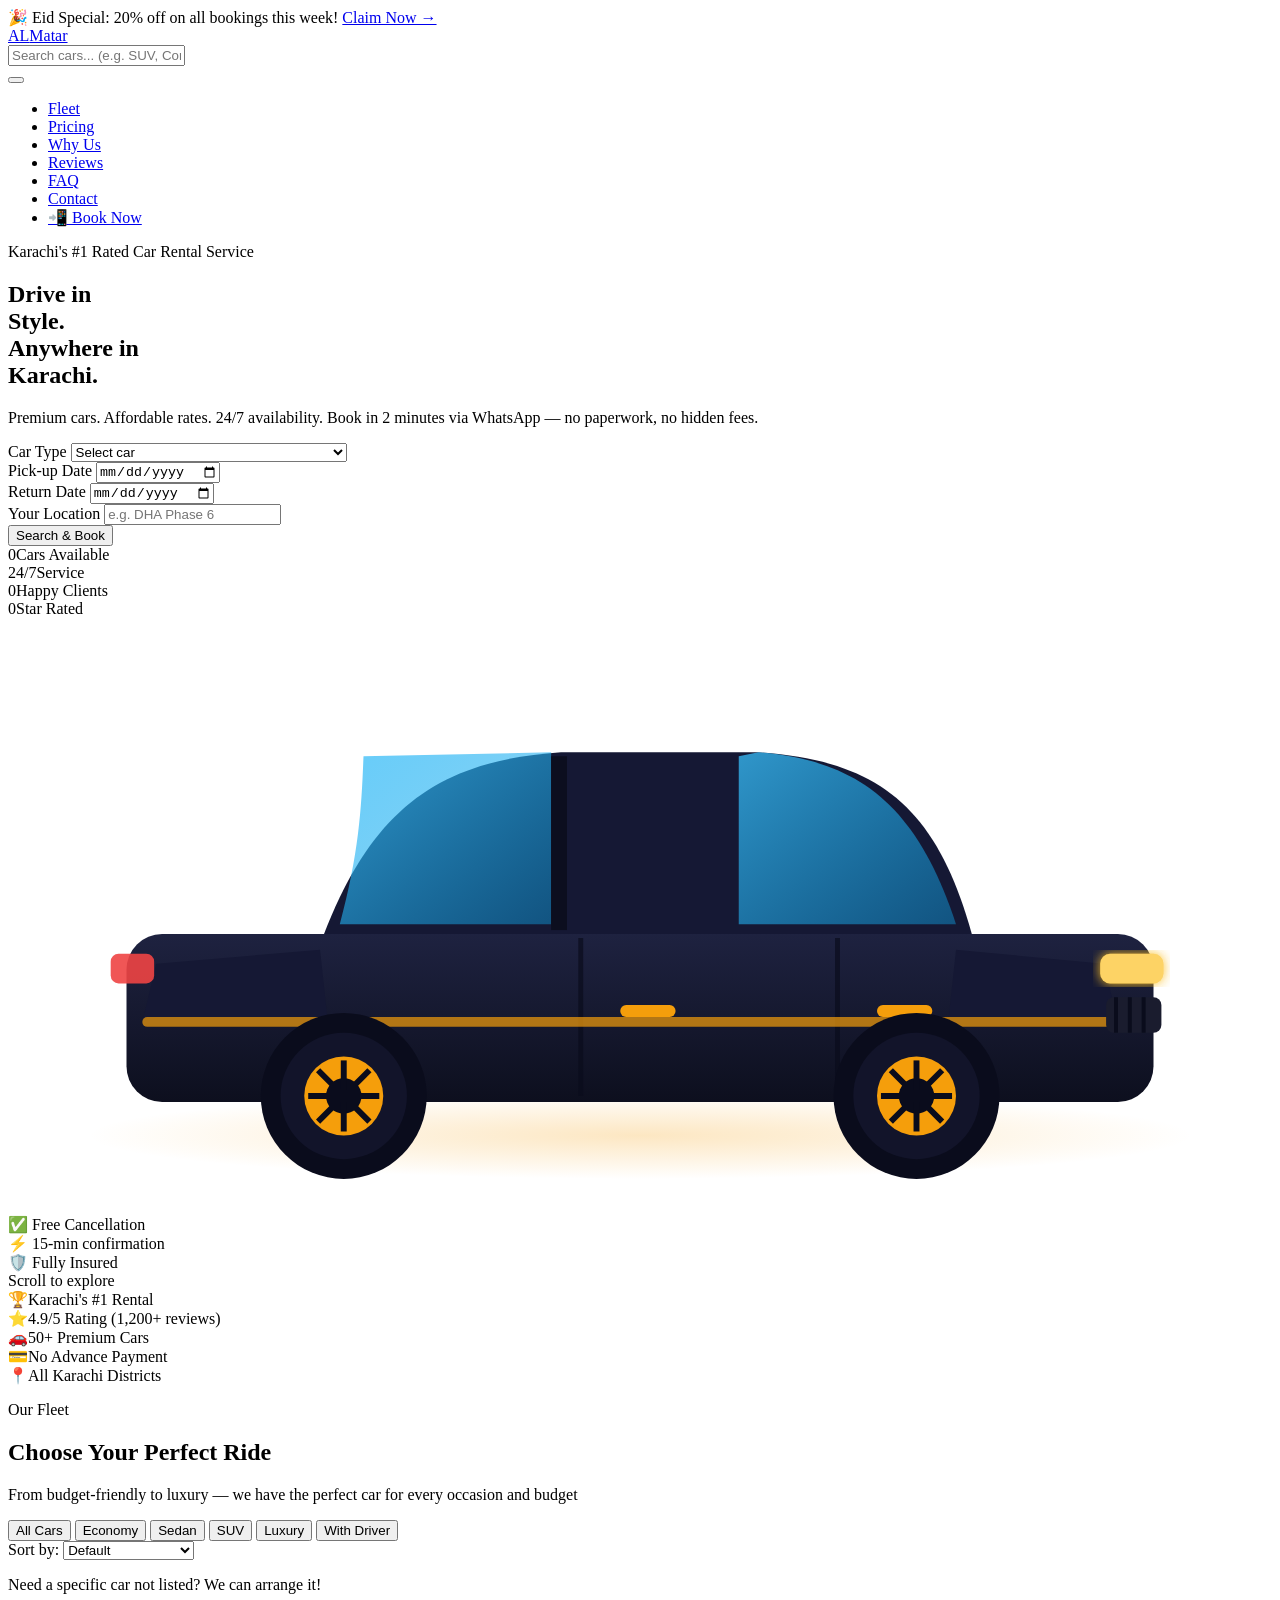
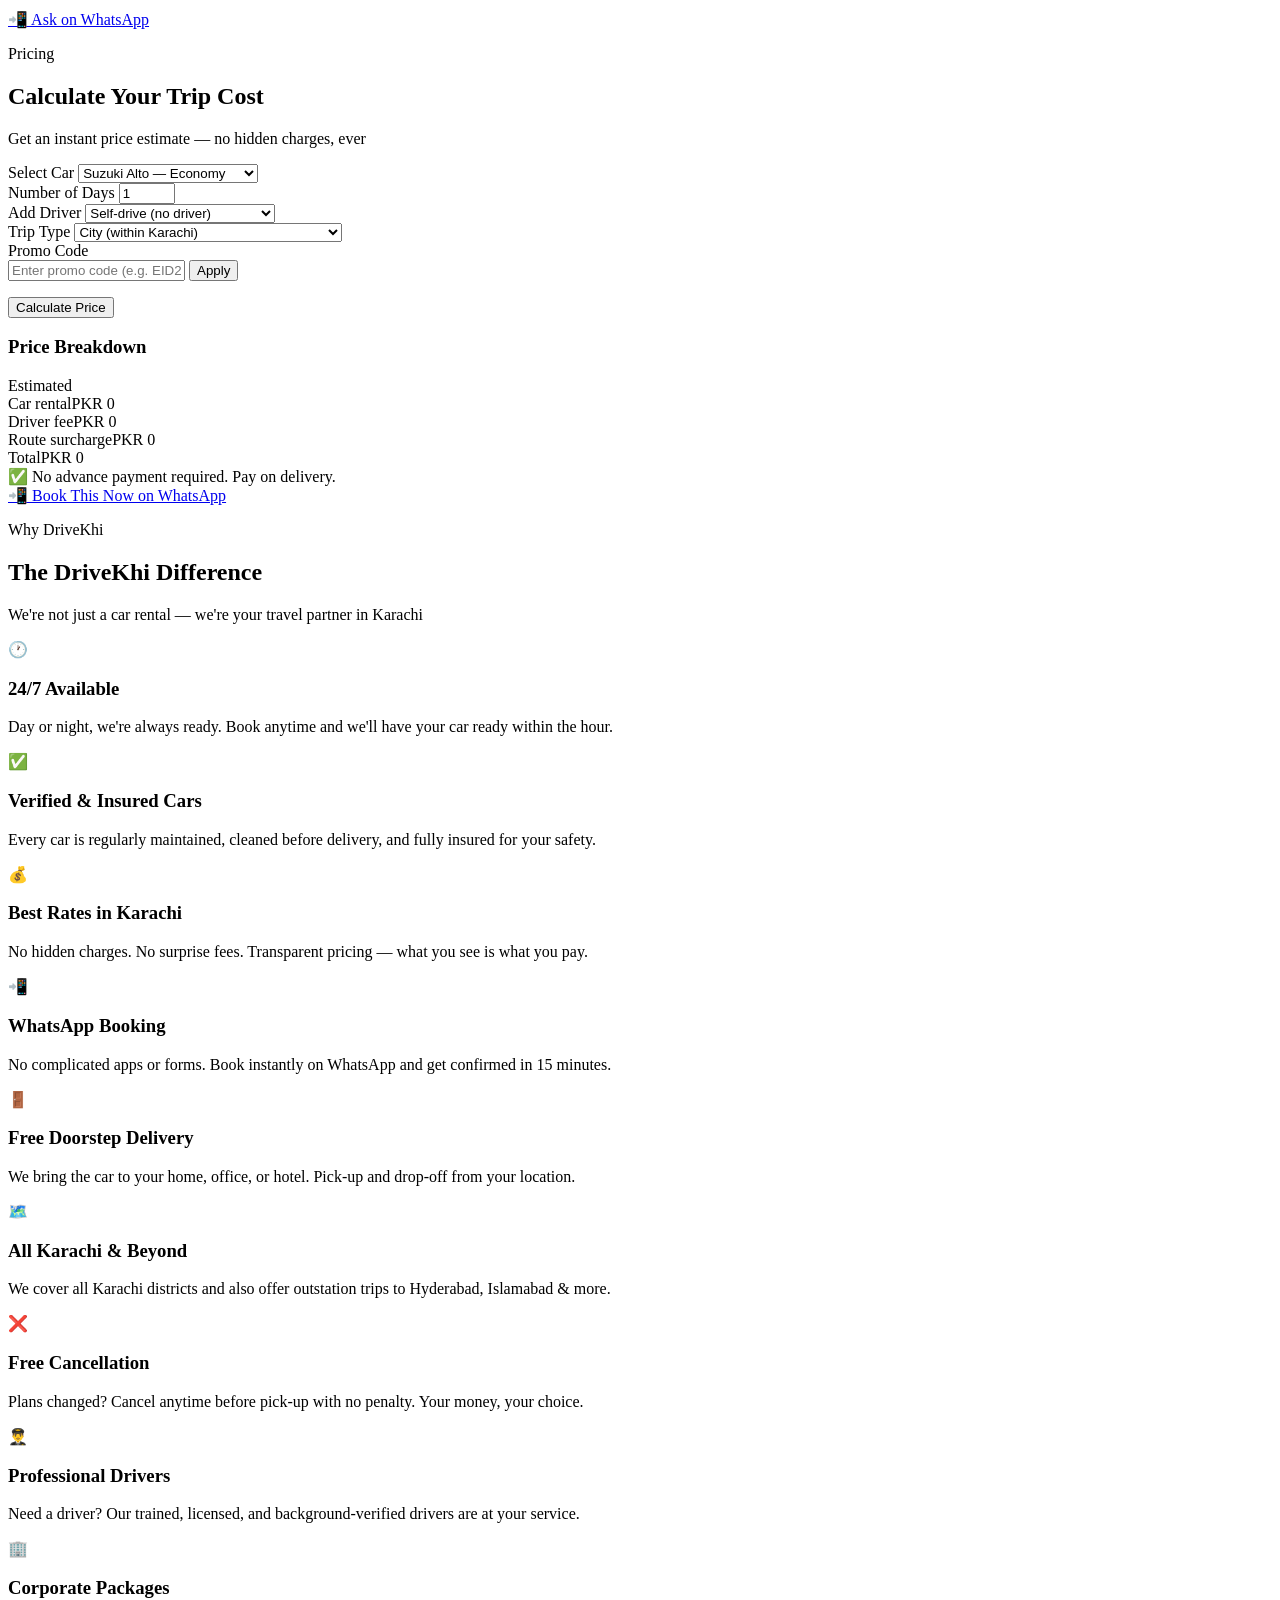
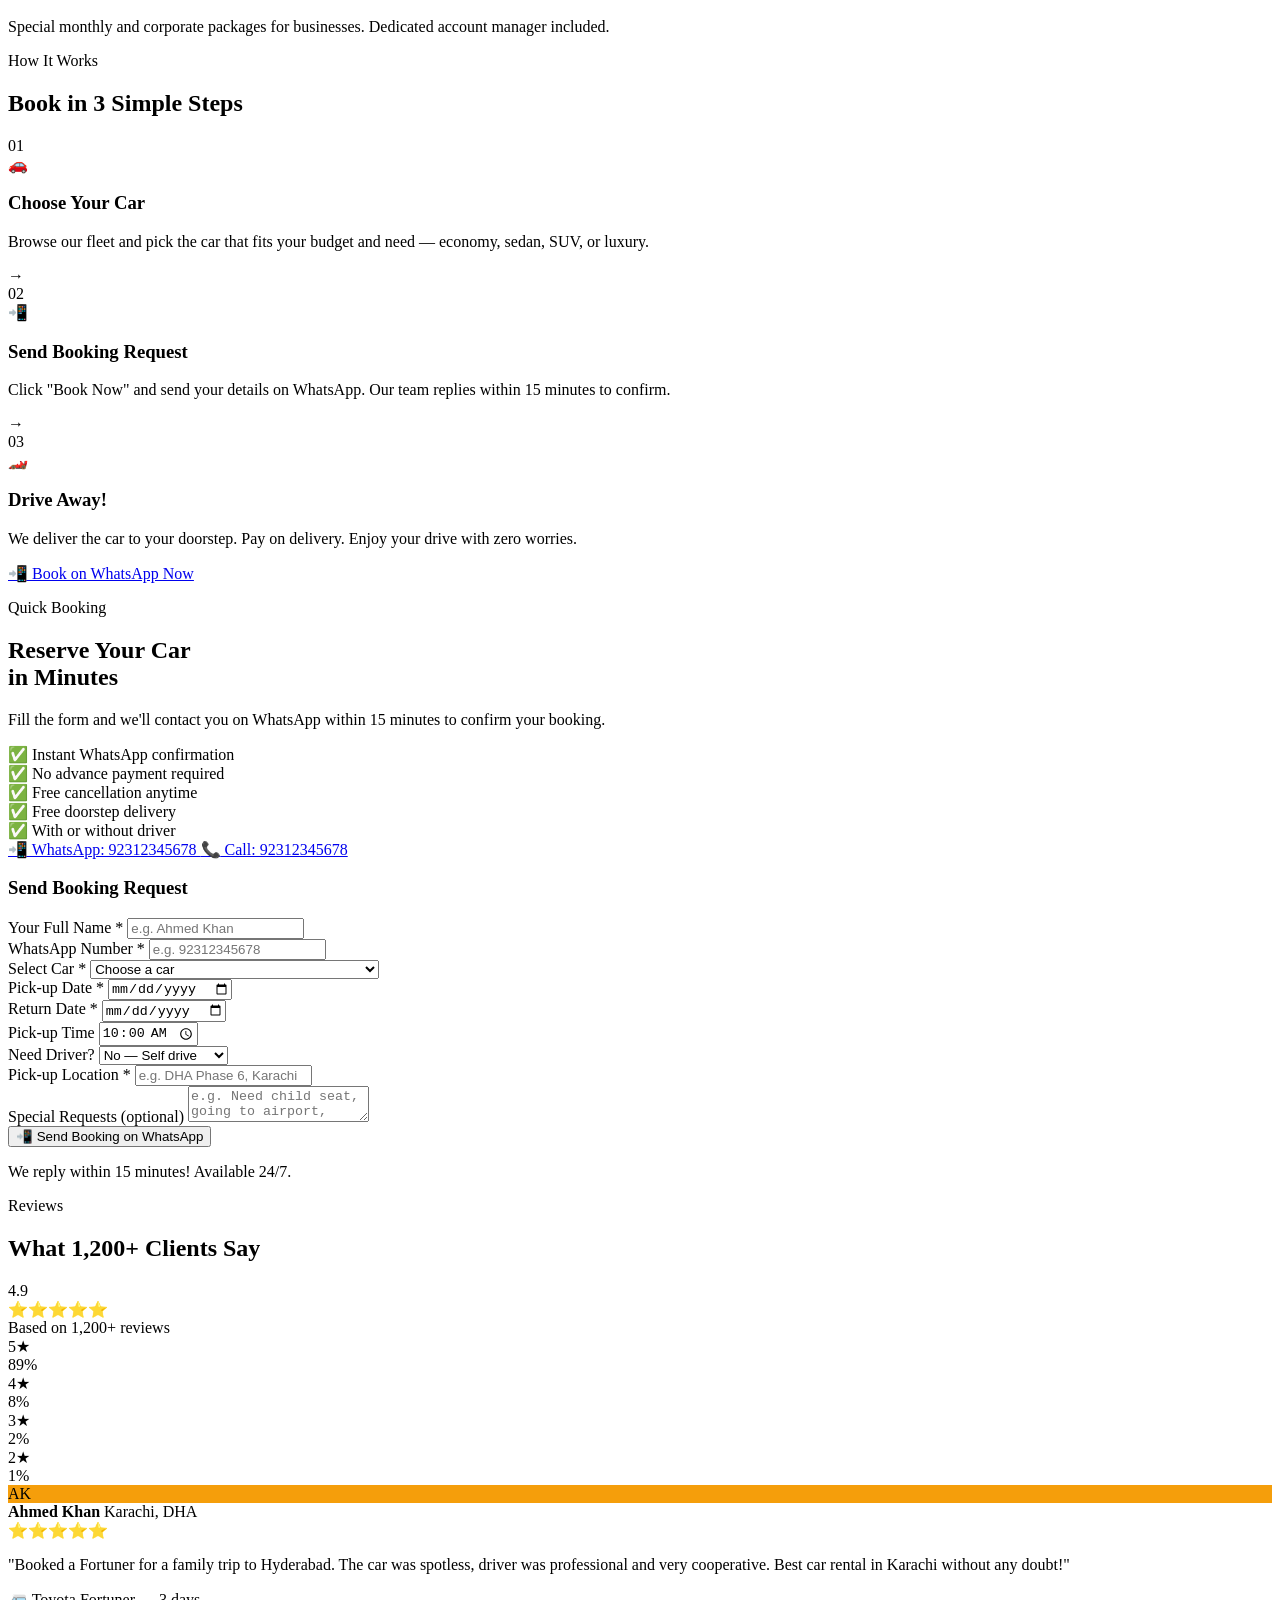
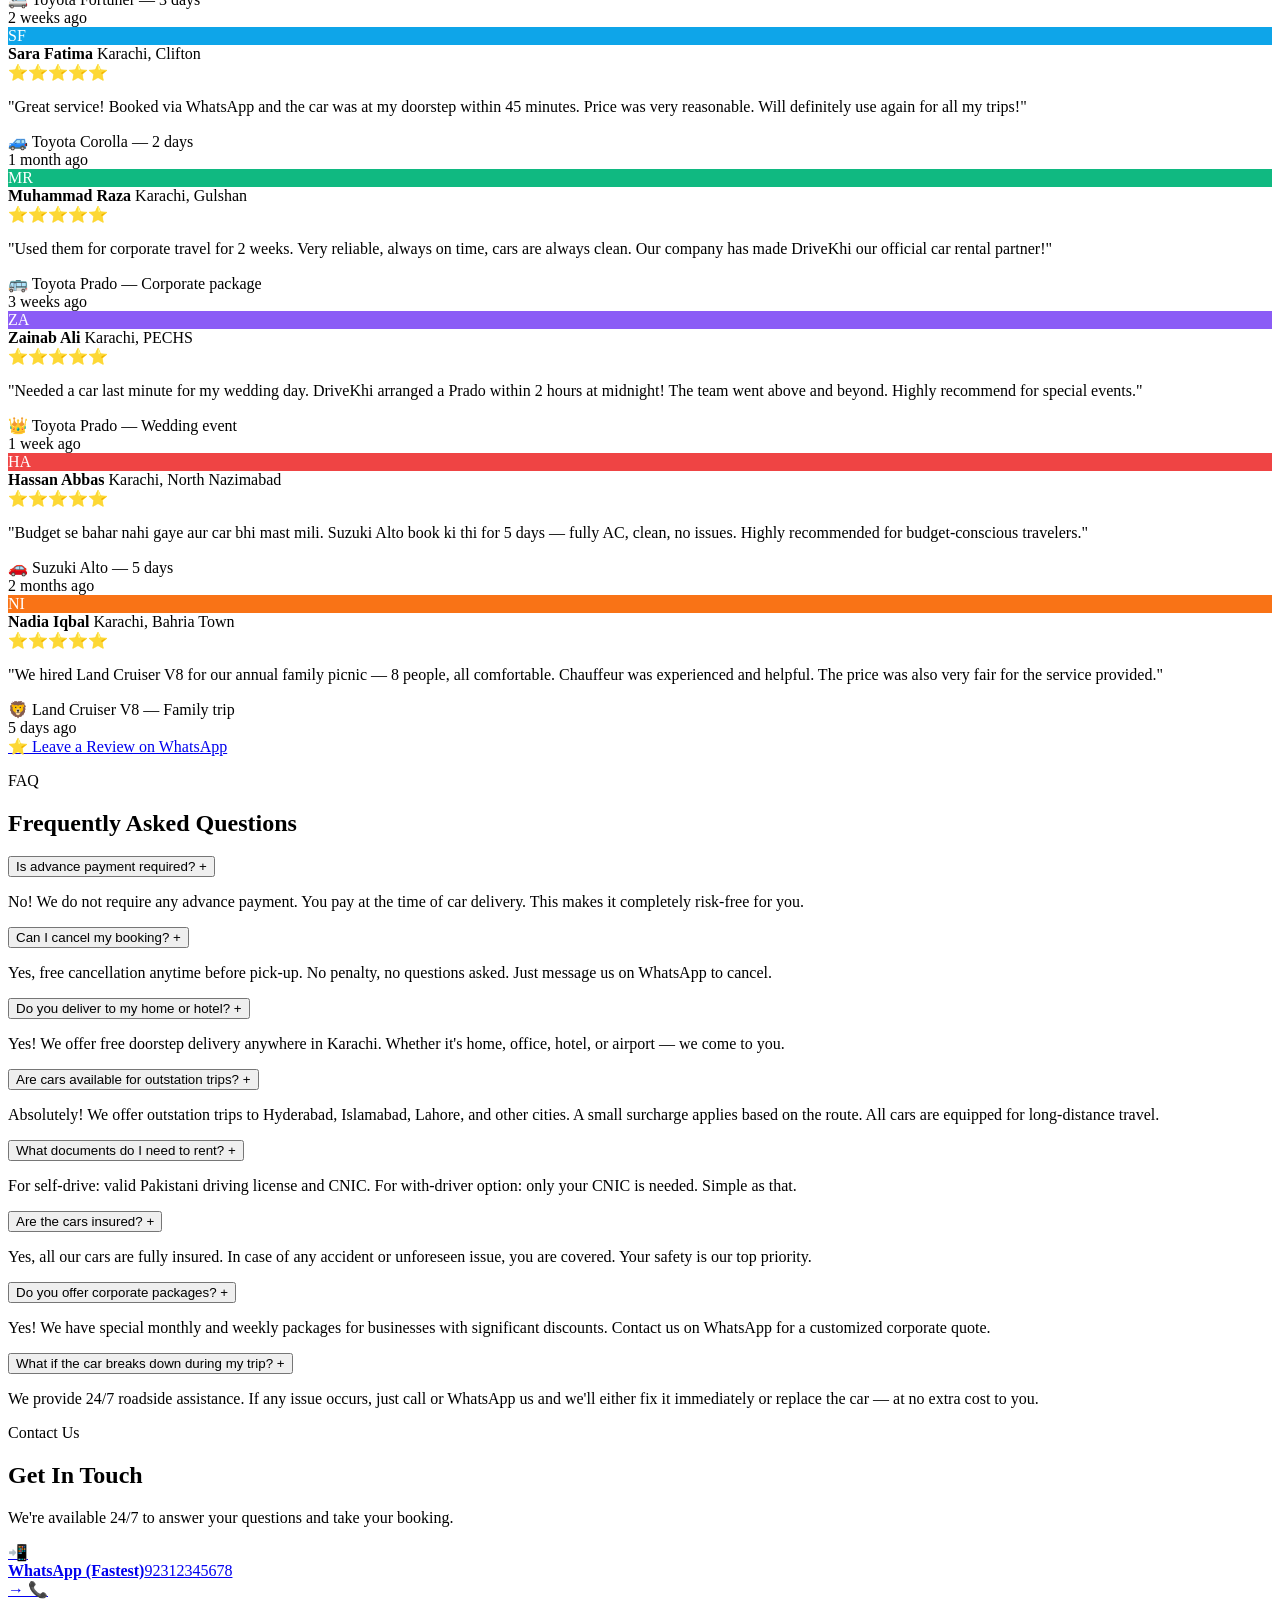
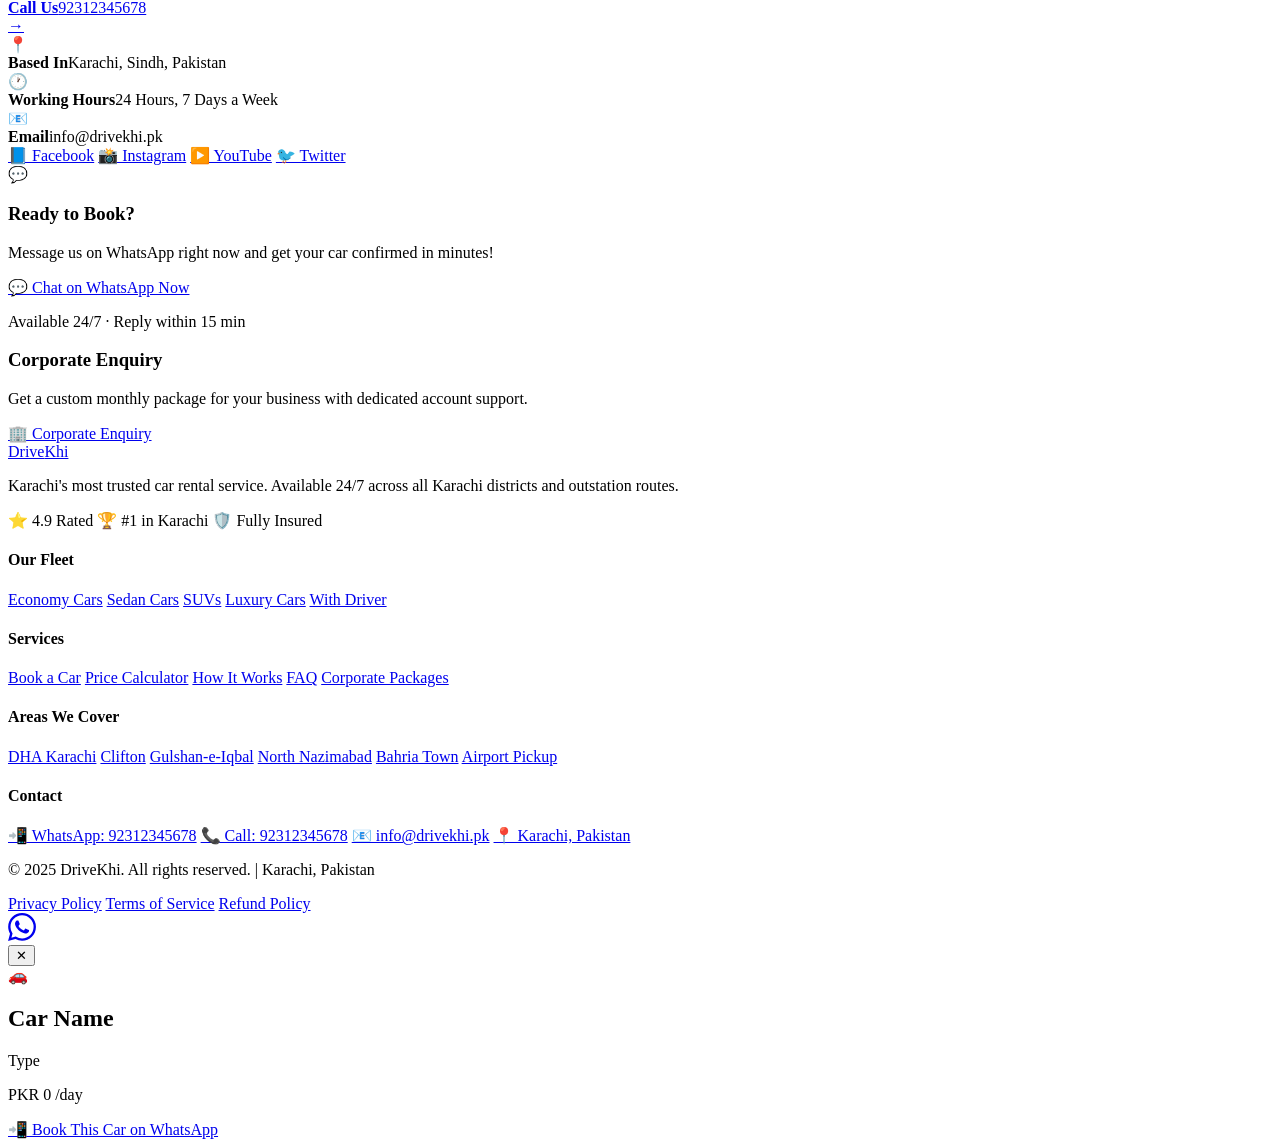
==== index.html @ df5ac01a "Add files via upload" ====
<!DOCTYPE html>
<html lang="en">
<head>
  <meta charset="UTF-8" />
  <meta name="viewport" content="width=device-width, initial-scale=1.0" />
  <title>DriveKhi — Premium Car Rental Karachi</title>
  <meta name="description" content="Karachi's #1 car rental. Book economy, sedan, SUV or luxury cars instantly via WhatsApp. 24/7 service, best rates, free cancellation." />
  <link rel="preconnect" href="https://fonts.googleapis.com">
  <link rel="preconnect" href="https://fonts.gstatic.com" crossorigin>
  <link href="https://fonts.googleapis.com/css2?family=Bebas+Neue&family=Plus+Jakarta+Sans:wght@300;400;500;600;700;800&display=swap" rel="stylesheet">
  <link rel="stylesheet" href="css/style.css">
</head>
<body>

<!-- ANNOUNCEMENT BAR -->
<div class="announce-bar">
  <span>🎉 Eid Special: 20% off on all bookings this week!</span>
  <a href="https://wa.me/92312345678?text=Eid discount book karna hai" target="_blank">Claim Now →</a>
</div>

<!-- NAV -->
<nav class="nav" id="navbar">
  <div class="nav__inner">
    <a href="#" class="nav__logo">AL<span>Matar</span></a>

    <div class="nav__search">
      <i class="icon-search"></i>
      <input type="text" id="navSearch" placeholder="Search cars... (e.g. SUV, Corolla)" autocomplete="off" />
      <div class="nav__search-results" id="navSearchResults"></div>
    </div>

    <button class="nav__toggle" id="navToggle" aria-label="Toggle menu">
      <span></span><span></span><span></span>
    </button>

    <ul class="nav__links" id="navMenu">
      <li><a href="#fleet">Fleet</a></li>
      <li><a href="#calculator">Pricing</a></li>
      <li><a href="#why">Why Us</a></li>
      <li><a href="#reviews">Reviews</a></li>
      <li><a href="#faq">FAQ</a></li>
      <li><a href="#contact">Contact</a></li>
      <li><a href="https://wa.me/92312345678" class="nav__cta" target="_blank">📲 Book Now</a></li>
    </ul>
  </div>
</nav>

<main>

<!-- HERO -->
<section class="hero" id="home">
  <div class="hero__bg">
    <div class="hero__grid"></div>
    <div class="hero__glow hero__glow--1"></div>
    <div class="hero__glow hero__glow--2"></div>
  </div>
  <div class="hero__content" data-animate>
    <div class="hero__badge">
      <span class="badge-dot"></span>
      Karachi's #1 Rated Car Rental Service
    </div>
    <h1 class="hero__title">
      Drive in<br><span class="hero__accent">Style.</span><br>Anywhere in<br>Karachi.
    </h1>
    <p class="hero__sub">Premium cars. Affordable rates. 24/7 availability. Book in 2 minutes via WhatsApp — no paperwork, no hidden fees.</p>

    <!-- QUICK BOOKING BAR -->
    <div class="quick-book" data-animate>
      <div class="quick-book__field">
        <label>Car Type</label>
        <select id="qbCar">
          <option value="">Select car</option>
          <option>Economy (Suzuki Alto) — PKR 3,000/day</option>
          <option>Sedan (Toyota Corolla) — PKR 5,500/day</option>
          <option>Sedan (Honda Civic) — PKR 7,000/day</option>
          <option>Sedan (Honda City) — PKR 6,000/day</option>
          <option>SUV (Hyundai Tucson) — PKR 10,000/day</option>
          <option>SUV (Toyota Fortuner) — PKR 12,000/day</option>
          <option>Luxury (Toyota Prado) — PKR 18,000/day</option>
          <option>Luxury (Land Cruiser) — PKR 25,000/day</option>
        </select>
      </div>
      <div class="quick-book__field">
        <label>Pick-up Date</label>
        <input type="date" id="qbPickup" />
      </div>
      <div class="quick-book__field">
        <label>Return Date</label>
        <input type="date" id="qbReturn" />
      </div>
      <div class="quick-book__field">
        <label>Your Location</label>
        <input type="text" id="qbLocation" placeholder="e.g. DHA Phase 6" />
      </div>
      <button href="car.html" target="_blank" class="btn btn--primary quick-book__btn" id="qbBtn">
        Search &amp; Book 
      </button>
    </div>

    <div class="hero__stats" data-animate>
      <div class="stat"><span class="stat__num" data-count="50">0</span><span class="stat__label">Cars Available</span></div>
      <div class="stat__divider"></div>
      <div class="stat"><span class="stat__num">24/7</span><span class="stat__label">Service</span></div>
      <div class="stat__divider"></div>
      <div class="stat"><span class="stat__num" data-count="1200">0</span><span class="stat__label">Happy Clients</span></div>
      <div class="stat__divider"></div>
      <div class="stat"><span class="stat__num" data-count="5">0</span><span class="stat__label">Star Rated</span></div>
    </div>
  </div>

  <div class="hero__visual" data-animate>
    <div class="hero__car-wrapper">
      <svg viewBox="0 0 640 300" xmlns="http://www.w3.org/2000/svg" class="car-svg" aria-label="DriveKhi premium car illustration">
        <defs>
          <radialGradient id="shadowGrad" cx="50%" cy="50%" r="50%">
            <stop offset="0%" stop-color="#f59e0b" stop-opacity="0.25"/>
            <stop offset="100%" stop-color="#f59e0b" stop-opacity="0"/>
          </radialGradient>
          <linearGradient id="bodyGrad" x1="0%" y1="0%" x2="0%" y2="100%">
            <stop offset="0%" stop-color="#1e2240"/>
            <stop offset="100%" stop-color="#0d0f1e"/>
          </linearGradient>
          <linearGradient id="glassGrad" x1="0%" y1="0%" x2="100%" y2="100%">
            <stop offset="0%" stop-color="#38bdf8" stop-opacity="0.9"/>
            <stop offset="100%" stop-color="#0ea5e9" stop-opacity="0.5"/>
          </linearGradient>
          <filter id="glow">
            <feGaussianBlur stdDeviation="3" result="coloredBlur"/>
            <feMerge><feMergeNode in="coloredBlur"/><feMergeNode in="SourceGraphic"/></feMerge>
          </filter>
        </defs>
        <!-- Shadow -->
        <ellipse cx="320" cy="262" rx="280" ry="22" fill="url(#shadowGrad)"/>
        <!-- Body -->
        <rect x="60" y="160" width="520" height="85" rx="18" fill="url(#bodyGrad)"/>
        <!-- Roof/cabin -->
        <path d="M160 160 C185 95 220 72 280 68 L380 68 C440 72 470 95 488 160 Z" fill="#151834"/>
        <!-- Windshield front -->
        <path d="M370 70 L380 68 C430 72 460 94 480 155 L370 155 Z" fill="url(#glassGrad)" opacity="0.85"/>
        <!-- Windshield rear -->
        <path d="M180 70 L275 68 L275 155 L168 155 C178 118 179 95 180 70 Z" fill="url(#glassGrad)" opacity="0.85"/>
        <!-- Center pillar -->
        <rect x="275" y="70" width="8" height="88" fill="#0c0e1f"/>
        <!-- Hood extension -->
        <path d="M480 168 L555 175 L562 205 L476 205 Z" fill="#151834"/>
        <!-- Trunk extension -->
        <path d="M158 168 L75 175 L68 205 L162 205 Z" fill="#151834"/>
        <!-- Door panels -->
        <line x1="290" y1="162" x2="290" y2="242" stroke="#0a0c1c" stroke-width="2.5" opacity="0.7"/>
        <line x1="420" y1="162" x2="420" y2="242" stroke="#0a0c1c" stroke-width="2.5" opacity="0.7"/>
        <!-- Door handles -->
        <rect x="310" y="196" width="28" height="6" rx="3" fill="#f59e0b"/>
        <rect x="440" y="196" width="28" height="6" rx="3" fill="#f59e0b"/>
        <!-- Accent stripe -->
        <rect x="68" y="202" width="514" height="5" rx="2.5" fill="#f59e0b" opacity="0.7"/>
        <!-- Headlights -->
        <rect x="553" y="170" width="32" height="15" rx="5" fill="#fbbf24" filter="url(#glow)"/>
        <rect x="553" y="170" width="32" height="15" rx="5" fill="white" opacity="0.3"/>
        <!-- Tail lights -->
        <rect x="52" y="170" width="22" height="15" rx="4" fill="#ef4444" opacity="0.9"/>
        <!-- Grill -->
        <rect x="556" y="192" width="28" height="18" rx="4" fill="#1a1c2e"/>
        <line x1="561" y1="192" x2="561" y2="210" stroke="#0a0c1c" stroke-width="2"/>
        <line x1="568" y1="192" x2="568" y2="210" stroke="#0a0c1c" stroke-width="2"/>
        <line x1="575" y1="192" x2="575" y2="210" stroke="#0a0c1c" stroke-width="2"/>
        <!-- Wheels -->
        <circle cx="170" cy="242" r="42" fill="#0a0c1c"/>
        <circle cx="170" cy="242" r="32" fill="#12142a"/>
        <circle cx="170" cy="242" r="20" fill="#f59e0b"/>
        <circle cx="170" cy="242" r="9" fill="#0a0c1c"/>
        <!-- Wheel spokes -->
        <line x1="170" y1="224" x2="170" y2="260" stroke="#0a0c1c" stroke-width="3"/>
        <line x1="152" y1="242" x2="188" y2="242" stroke="#0a0c1c" stroke-width="3"/>
        <line x1="157" y1="229" x2="183" y2="255" stroke="#0a0c1c" stroke-width="3"/>
        <line x1="183" y1="229" x2="157" y2="255" stroke="#0a0c1c" stroke-width="3"/>
        <circle cx="460" cy="242" r="42" fill="#0a0c1c"/>
        <circle cx="460" cy="242" r="32" fill="#12142a"/>
        <circle cx="460" cy="242" r="20" fill="#f59e0b"/>
        <circle cx="460" cy="242" r="9" fill="#0a0c1c"/>
        <line x1="460" y1="224" x2="460" y2="260" stroke="#0a0c1c" stroke-width="3"/>
        <line x1="442" y1="242" x2="478" y2="242" stroke="#0a0c1c" stroke-width="3"/>
        <line x1="447" y1="229" x2="473" y2="255" stroke="#0a0c1c" stroke-width="3"/>
        <line x1="473" y1="229" x2="447" y2="255" stroke="#0a0c1c" stroke-width="3"/>
      </svg>
      <div class="hero__road"></div>
    </div>

    <!-- Feature badges floating -->
    <div class="hero__badge-float hero__badge-float--1">✅ Free Cancellation</div>
    <div class="hero__badge-float hero__badge-float--2">⚡ 15-min confirmation</div>
    <div class="hero__badge-float hero__badge-float--3">🛡️ Fully Insured</div>
  </div>

  <div class="hero__scroll-hint">
    <span>Scroll to explore</span>
    <div class="hero__scroll-arrow"></div>
  </div>
</section>

<!-- TRUST BAR -->
<div class="trust-bar">
  <div class="trust-bar__inner">
    <div class="trust-item"><span class="trust-item__icon">🏆</span><span>Karachi's #1 Rental</span></div>
    <div class="trust-sep"></div>
    <div class="trust-item"><span class="trust-item__icon">⭐</span><span>4.9/5 Rating (1,200+ reviews)</span></div>
    <div class="trust-sep"></div>
    <div class="trust-item"><span class="trust-item__icon">🚗</span><span>50+ Premium Cars</span></div>
    <div class="trust-sep"></div>
    <div class="trust-item"><span class="trust-item__icon">💳</span><span>No Advance Payment</span></div>
    <div class="trust-sep"></div>
    <div class="trust-item"><span class="trust-item__icon">📍</span><span>All Karachi Districts</span></div>
  </div>
</div>

<!-- FLEET SECTION -->
<section class="fleet" id="fleet">
  <div class="container">
    <div class="section-header" data-animate>
      <p class="section-tag">Our Fleet</p>
      <h2 class="section-title">Choose Your Perfect Ride</h2>
      <p class="section-sub">From budget-friendly to luxury — we have the perfect car for every occasion and budget</p>
    </div>

    <!-- Filters + Sort -->
    <div class="fleet__controls" data-animate>
      <div class="fleet__filters">
        <button class="filter-btn is-active" data-filter="all">All Cars</button>
        <button class="filter-btn" data-filter="economy">Economy</button>
        <button class="filter-btn" data-filter="sedan">Sedan</button>
        <button class="filter-btn" data-filter="suv">SUV</button>
        <button class="filter-btn" data-filter="luxury">Luxury</button>
        <button class="filter-btn" data-filter="with-driver">With Driver</button>
      </div>
      <div class="fleet__sort">
        <label>Sort by:</label>
        <select id="fleetSort">
          <option value="default">Default</option>
          <option value="price-asc">Price: Low to High</option>
          <option value="price-desc">Price: High to Low</option>
          <option value="popular">Most Popular</option>
        </select>
      </div>
    </div>

    <div class="fleet__grid" id="fleetGrid">    </div>

    <div class="fleet__cta" data-animate>
      <p>Need a specific car not listed? We can arrange it!</p>
      <a href="https://wa.me/92312345678?text=Mujhe ek specific car chahiye" class="btn btn--ghost" target="_blank">📲 Ask on WhatsApp</a>
    </div>
  </div>
</section>

<!-- PRICE CALCULATOR -->
<section class="calculator" id="calculator">
  <div class="container">
    <div class="section-header" data-animate>
      <p class="section-tag">Pricing</p>
      <h2 class="section-title">Calculate Your Trip Cost</h2>
      <p class="section-sub">Get an instant price estimate — no hidden charges, ever</p>
    </div>
    <div class="calc__inner" data-animate>
      <div class="calc__form">
        <div class="calc__row">
          <div class="calc__field">
            <label>Select Car</label>
            <select id="calcCar">
              <option value="3000">Suzuki Alto — Economy</option>
              <option value="5500">Toyota Corolla — Sedan</option>
              <option value="6000">Honda City — Sedan</option>
              <option value="7000">Honda Civic — Sedan</option>
              <option value="10000">Hyundai Tucson — SUV</option>
              <option value="12000">Toyota Fortuner — SUV</option>
              <option value="18000">Toyota Prado — Luxury</option>
              <option value="25000">Land Cruiser V8 — Luxury</option>
            </select>
          </div>
          <div class="calc__field">
            <label>Number of Days</label>
            <input type="number" id="calcDays" value="1" min="1" max="365" />
          </div>
        </div>
        <div class="calc__row">
          <div class="calc__field">
            <label>Add Driver</label>
            <select id="calcDriver">
              <option value="0">Self-drive (no driver)</option>
              <option value="1500">With Driver +PKR 1,500/day</option>
            </select>
          </div>
          <div class="calc__field">
            <label>Trip Type</label>
            <select id="calcTrip">
              <option value="0">City (within Karachi)</option>
              <option value="2000">Outstation +PKR 2,000/day</option>
              <option value="5000">Hyderabad/Lahore route +PKR 5,000/day</option>
            </select>
          </div>
        </div>
        <div class="calc__discount">
          <label>Promo Code</label>
          <div class="calc__promo-row">
            <input type="text" id="calcPromo" placeholder="Enter promo code (e.g. EID20)" />
            <button class="btn btn--ghost" id="applyPromo">Apply</button>
          </div>
          <p class="promo-msg" id="promoMsg"></p>
        </div>
        <button class="btn btn--primary btn--full calc__submit" id="calcBtn">Calculate Price</button>
      </div>
      <div class="calc__result" id="calcResult">
        <div class="calc__result-header">
          <h3>Price Breakdown</h3>
          <span class="calc__result-tag">Estimated</span>
        </div>
        <div class="calc__breakdown">
          <div class="calc__line"><span>Car rental</span><span id="rBase">PKR 0</span></div>
          <div class="calc__line"><span>Driver fee</span><span id="rDriver">PKR 0</span></div>
          <div class="calc__line"><span>Route surcharge</span><span id="rTrip">PKR 0</span></div>
          <div class="calc__line calc__line--discount" id="discountLine" style="display:none"><span>Discount</span><span id="rDiscount">-PKR 0</span></div>
          <div class="calc__divider"></div>
          <div class="calc__line calc__line--total"><span>Total</span><span id="rTotal" class="calc__total-num">PKR 0</span></div>
        </div>
        <div class="calc__note">✅ No advance payment required. Pay on delivery.</div>
        <a href="#" id="calcBookBtn" class="btn btn--primary btn--full" target="_blank">📲 Book This Now on WhatsApp</a>
      </div>
    </div>
  </div>
</section>

<!-- WHY US -->
<section class="why" id="why">
  <div class="container">
    <div class="section-header" data-animate>
      <p class="section-tag">Why DriveKhi</p>
      <h2 class="section-title">The DriveKhi Difference</h2>
      <p class="section-sub">We're not just a car rental — we're your travel partner in Karachi</p>
    </div>
    <div class="why__grid">
      <div class="why-card" data-animate>
        <div class="why-card__icon">🕐</div>
        <h3>24/7 Available</h3>
        <p>Day or night, we're always ready. Book anytime and we'll have your car ready within the hour.</p>
      </div>
      <div class="why-card" data-animate>
        <div class="why-card__icon">✅</div>
        <h3>Verified & Insured Cars</h3>
        <p>Every car is regularly maintained, cleaned before delivery, and fully insured for your safety.</p>
      </div>
      <div class="why-card" data-animate>
        <div class="why-card__icon">💰</div>
        <h3>Best Rates in Karachi</h3>
        <p>No hidden charges. No surprise fees. Transparent pricing — what you see is what you pay.</p>
      </div>
      <div class="why-card" data-animate>
        <div class="why-card__icon">📲</div>
        <h3>WhatsApp Booking</h3>
        <p>No complicated apps or forms. Book instantly on WhatsApp and get confirmed in 15 minutes.</p>
      </div>
      <div class="why-card" data-animate>
        <div class="why-card__icon">🚪</div>
        <h3>Free Doorstep Delivery</h3>
        <p>We bring the car to your home, office, or hotel. Pick-up and drop-off from your location.</p>
      </div>
      <div class="why-card" data-animate>
        <div class="why-card__icon">🗺️</div>
        <h3>All Karachi & Beyond</h3>
        <p>We cover all Karachi districts and also offer outstation trips to Hyderabad, Islamabad & more.</p>
      </div>
      <div class="why-card" data-animate>
        <div class="why-card__icon">❌</div>
        <h3>Free Cancellation</h3>
        <p>Plans changed? Cancel anytime before pick-up with no penalty. Your money, your choice.</p>
      </div>
      <div class="why-card" data-animate>
        <div class="why-card__icon">👨‍✈️</div>
        <h3>Professional Drivers</h3>
        <p>Need a driver? Our trained, licensed, and background-verified drivers are at your service.</p>
      </div>
      <div class="why-card" data-animate>
        <div class="why-card__icon">🏢</div>
        <h3>Corporate Packages</h3>
        <p>Special monthly and corporate packages for businesses. Dedicated account manager included.</p>
      </div>
    </div>
  </div>
</section>

<!-- HOW IT WORKS -->
<section class="how" id="how">
  <div class="container">
    <div class="section-header" data-animate>
      <p class="section-tag">How It Works</p>
      <h2 class="section-title">Book in 3 Simple Steps</h2>
    </div>
    <div class="how__steps" data-animate>
      <div class="how__step">
        <div class="how__step-num">01</div>
        <div class="how__step-icon">🚗</div>
        <h3>Choose Your Car</h3>
        <p>Browse our fleet and pick the car that fits your budget and need — economy, sedan, SUV, or luxury.</p>
      </div>
      <div class="how__arrow">→</div>
      <div class="how__step">
        <div class="how__step-num">02</div>
        <div class="how__step-icon">📲</div>
        <h3>Send Booking Request</h3>
        <p>Click "Book Now" and send your details on WhatsApp. Our team replies within 15 minutes to confirm.</p>
      </div>
      <div class="how__arrow">→</div>
      <div class="how__step">
        <div class="how__step-num">03</div>
        <div class="how__step-icon">🏎️</div>
        <h3>Drive Away!</h3>
        <p>We deliver the car to your doorstep. Pay on delivery. Enjoy your drive with zero worries.</p>
      </div>
    </div>
    <div class="how__cta" data-animate>
      <a href="https://wa.me/92312345678?text=Mujhe car book karni hai" class="btn btn--primary btn--large" target="_blank">
        📲 Book on WhatsApp Now
      </a>
    </div>
  </div>
</section>

<!-- BOOKING FORM -->
<section class="booking" id="booking">
  <div class="container">
    <div class="booking__inner">
      <div class="booking__text" data-animate>
        <p class="section-tag">Quick Booking</p>
        <h2 class="section-title">Reserve Your Car<br>in Minutes</h2>
        <p>Fill the form and we'll contact you on WhatsApp within 15 minutes to confirm your booking.</p>
        <div class="booking__features">
          <div class="booking__feature"><span>✅</span> Instant WhatsApp confirmation</div>
          <div class="booking__feature"><span>✅</span> No advance payment required</div>
          <div class="booking__feature"><span>✅</span> Free cancellation anytime</div>
          <div class="booking__feature"><span>✅</span> Free doorstep delivery</div>
          <div class="booking__feature"><span>✅</span> With or without driver</div>
        </div>
        <div class="booking__contacts">
          <a href="https://wa.me/92312345678" class="booking__contact-btn" target="_blank">
            <span>📲</span> WhatsApp: 92312345678
          </a>
          <a href="tel:+92312345678" class="booking__contact-btn">
            <span>📞</span> Call: 92312345678
          </a>
        </div>
      </div>
      <div class="booking__form" data-animate>
        <h3 class="booking__form-title">Send Booking Request</h3>
        <div class="form-group">
          <label>Your Full Name *</label>
          <input type="text" id="bName" placeholder="e.g. Ahmed Khan" />
        </div>
        <div class="form-group">
          <label>WhatsApp Number *</label>
          <input type="tel" id="bPhone" placeholder="e.g. 92312345678" />
        </div>
        <div class="form-group">
          <label>Select Car *</label>
          <select id="bCar">
            <option value="">Choose a car</option>
            <option>Suzuki Alto — Economy (PKR 3,000/day)</option>
            <option>Toyota Corolla — Sedan (PKR 5,500/day)</option>
            <option>Honda City — Sedan (PKR 6,000/day)</option>
            <option>Honda Civic — Sedan (PKR 7,000/day)</option>
            <option>Hyundai Tucson — SUV (PKR 10,000/day)</option>
            <option>Toyota Fortuner — SUV (PKR 12,000/day)</option>
            <option>Toyota Prado — Luxury (PKR 18,000/day)</option>
            <option>Land Cruiser V8 — Luxury (PKR 25,000/day)</option>
          </select>
        </div>
        <div class="form-row">
          <div class="form-group">
            <label>Pick-up Date *</label>
            <input type="date" id="bPickup" />
          </div>
          <div class="form-group">
            <label>Return Date *</label>
            <input type="date" id="bReturn" />
          </div>
        </div>
        <div class="form-row">
          <div class="form-group">
            <label>Pick-up Time</label>
            <input type="time" id="bTime" value="10:00" />
          </div>
          <div class="form-group">
            <label>Need Driver?</label>
            <select id="bDriver">
              <option value="no">No — Self drive</option>
              <option value="yes">Yes — With driver</option>
            </select>
          </div>
        </div>
        <div class="form-group">
          <label>Pick-up Location *</label>
          <input type="text" id="bLocation" placeholder="e.g. DHA Phase 6, Karachi" />
        </div>
        <div class="form-group">
          <label>Special Requests (optional)</label>
          <textarea id="bNotes" rows="2" placeholder="e.g. Need child seat, going to airport, etc."></textarea>
        </div>
        <button class="btn btn--primary btn--full" id="bookBtn">
          📲 Send Booking on WhatsApp
        </button>
        <p class="form-note">We reply within 15 minutes! Available 24/7.</p>
      </div>
    </div>
  </div>
</section>

<!-- REVIEWS -->
<section class="reviews" id="reviews">
  <div class="container">
    <div class="section-header" data-animate>
      <p class="section-tag">Reviews</p>
      <h2 class="section-title">What 1,200+ Clients Say</h2>
      <div class="reviews__summary" data-animate>
        <div class="reviews__big-rating">4.9</div>
        <div class="reviews__stars-row">
          <div class="stars-big">⭐⭐⭐⭐⭐</div>
          <div class="reviews__count">Based on 1,200+ reviews</div>
          <div class="reviews__breakdown">
            <div class="rb-row"><span>5★</span><div class="rb-bar"><div class="rb-fill" style="width:89%"></div></div><span>89%</span></div>
            <div class="rb-row"><span>4★</span><div class="rb-bar"><div class="rb-fill rb-fill--4" style="width:8%"></div></div><span>8%</span></div>
            <div class="rb-row"><span>3★</span><div class="rb-bar"><div class="rb-fill rb-fill--3" style="width:2%"></div></div><span>2%</span></div>
            <div class="rb-row"><span>2★</span><div class="rb-bar"><div class="rb-fill rb-fill--2" style="width:1%"></div></div><span>1%</span></div>
          </div>
        </div>
      </div>
    </div>
    <div class="reviews__grid">
      <div class="review-card" data-animate>
        <div class="review-card__head">
          <div class="review-card__avatar" style="background:#f59e0b;color:#000;">AK</div>
          <div>
            <strong>Ahmed Khan</strong>
            <span>Karachi, DHA</span>
          </div>
          <div class="review-card__stars">⭐⭐⭐⭐⭐</div>
        </div>
        <p>"Booked a Fortuner for a family trip to Hyderabad. The car was spotless, driver was professional and very cooperative. Best car rental in Karachi without any doubt!"</p>
        <div class="review-card__car">🚐 Toyota Fortuner — 3 days</div>
        <div class="review-card__date">2 weeks ago</div>
      </div>
      <div class="review-card" data-animate>
        <div class="review-card__head">
          <div class="review-card__avatar" style="background:#0ea5e9;color:#fff;">SF</div>
          <div>
            <strong>Sara Fatima</strong>
            <span>Karachi, Clifton</span>
          </div>
          <div class="review-card__stars">⭐⭐⭐⭐⭐</div>
        </div>
        <p>"Great service! Booked via WhatsApp and the car was at my doorstep within 45 minutes. Price was very reasonable. Will definitely use again for all my trips!"</p>
        <div class="review-card__car">🚙 Toyota Corolla — 2 days</div>
        <div class="review-card__date">1 month ago</div>
      </div>
      <div class="review-card" data-animate>
        <div class="review-card__head">
          <div class="review-card__avatar" style="background:#10b981;color:#fff;">MR</div>
          <div>
            <strong>Muhammad Raza</strong>
            <span>Karachi, Gulshan</span>
          </div>
          <div class="review-card__stars">⭐⭐⭐⭐⭐</div>
        </div>
        <p>"Used them for corporate travel for 2 weeks. Very reliable, always on time, cars are always clean. Our company has made DriveKhi our official car rental partner!"</p>
        <div class="review-card__car">🚌 Toyota Prado — Corporate package</div>
        <div class="review-card__date">3 weeks ago</div>
      </div>
      <div class="review-card" data-animate>
        <div class="review-card__head">
          <div class="review-card__avatar" style="background:#8b5cf6;color:#fff;">ZA</div>
          <div>
            <strong>Zainab Ali</strong>
            <span>Karachi, PECHS</span>
          </div>
          <div class="review-card__stars">⭐⭐⭐⭐⭐</div>
        </div>
        <p>"Needed a car last minute for my wedding day. DriveKhi arranged a Prado within 2 hours at midnight! The team went above and beyond. Highly recommend for special events."</p>
        <div class="review-card__car">👑 Toyota Prado — Wedding event</div>
        <div class="review-card__date">1 week ago</div>
      </div>
      <div class="review-card" data-animate>
        <div class="review-card__head">
          <div class="review-card__avatar" style="background:#ef4444;color:#fff;">HA</div>
          <div>
            <strong>Hassan Abbas</strong>
            <span>Karachi, North Nazimabad</span>
          </div>
          <div class="review-card__stars">⭐⭐⭐⭐⭐</div>
        </div>
        <p>"Budget se bahar nahi gaye aur car bhi mast mili. Suzuki Alto book ki thi for 5 days — fully AC, clean, no issues. Highly recommended for budget-conscious travelers."</p>
        <div class="review-card__car">🚗 Suzuki Alto — 5 days</div>
        <div class="review-card__date">2 months ago</div>
      </div>
      <div class="review-card" data-animate>
        <div class="review-card__head">
          <div class="review-card__avatar" style="background:#f97316;color:#fff;">NI</div>
          <div>
            <strong>Nadia Iqbal</strong>
            <span>Karachi, Bahria Town</span>
          </div>
          <div class="review-card__stars">⭐⭐⭐⭐⭐</div>
        </div>
        <p>"We hired Land Cruiser V8 for our annual family picnic — 8 people, all comfortable. Chauffeur was experienced and helpful. The price was also very fair for the service provided."</p>
        <div class="review-card__car">🦁 Land Cruiser V8 — Family trip</div>
        <div class="review-card__date">5 days ago</div>
      </div>
    </div>
    <div class="reviews__cta" data-animate>
      <a href="https://wa.me/92312345678?text=Review dena chahta hoon DriveKhi ka" class="btn btn--ghost" target="_blank">
        ⭐ Leave a Review on WhatsApp
      </a>
    </div>
  </div>
</section>

<!-- FAQ -->
<section class="faq" id="faq">
  <div class="container">
    <div class="section-header" data-animate>
      <p class="section-tag">FAQ</p>
      <h2 class="section-title">Frequently Asked Questions</h2>
    </div>
    <div class="faq__list" data-animate>
      <div class="faq__item">
        <button class="faq__q" onclick="toggleFaq(this)">
          <span>Is advance payment required?</span>
          <span class="faq__icon">+</span>
        </button>
        <div class="faq__a">
          <p>No! We do not require any advance payment. You pay at the time of car delivery. This makes it completely risk-free for you.</p>
        </div>
      </div>
      <div class="faq__item">
        <button class="faq__q" onclick="toggleFaq(this)">
          <span>Can I cancel my booking?</span>
          <span class="faq__icon">+</span>
        </button>
        <div class="faq__a">
          <p>Yes, free cancellation anytime before pick-up. No penalty, no questions asked. Just message us on WhatsApp to cancel.</p>
        </div>
      </div>
      <div class="faq__item">
        <button class="faq__q" onclick="toggleFaq(this)">
          <span>Do you deliver to my home or hotel?</span>
          <span class="faq__icon">+</span>
        </button>
        <div class="faq__a">
          <p>Yes! We offer free doorstep delivery anywhere in Karachi. Whether it's home, office, hotel, or airport — we come to you.</p>
        </div>
      </div>
      <div class="faq__item">
        <button class="faq__q" onclick="toggleFaq(this)">
          <span>Are cars available for outstation trips?</span>
          <span class="faq__icon">+</span>
        </button>
        <div class="faq__a">
          <p>Absolutely! We offer outstation trips to Hyderabad, Islamabad, Lahore, and other cities. A small surcharge applies based on the route. All cars are equipped for long-distance travel.</p>
        </div>
      </div>
      <div class="faq__item">
        <button class="faq__q" onclick="toggleFaq(this)">
          <span>What documents do I need to rent?</span>
          <span class="faq__icon">+</span>
        </button>
        <div class="faq__a">
          <p>For self-drive: valid Pakistani driving license and CNIC. For with-driver option: only your CNIC is needed. Simple as that.</p>
        </div>
      </div>
      <div class="faq__item">
        <button class="faq__q" onclick="toggleFaq(this)">
          <span>Are the cars insured?</span>
          <span class="faq__icon">+</span>
        </button>
        <div class="faq__a">
          <p>Yes, all our cars are fully insured. In case of any accident or unforeseen issue, you are covered. Your safety is our top priority.</p>
        </div>
      </div>
      <div class="faq__item">
        <button class="faq__q" onclick="toggleFaq(this)">
          <span>Do you offer corporate packages?</span>
          <span class="faq__icon">+</span>
        </button>
        <div class="faq__a">
          <p>Yes! We have special monthly and weekly packages for businesses with significant discounts. Contact us on WhatsApp for a customized corporate quote.</p>
        </div>
      </div>
      <div class="faq__item">
        <button class="faq__q" onclick="toggleFaq(this)">
          <span>What if the car breaks down during my trip?</span>
          <span class="faq__icon">+</span>
        </button>
        <div class="faq__a">
          <p>We provide 24/7 roadside assistance. If any issue occurs, just call or WhatsApp us and we'll either fix it immediately or replace the car — at no extra cost to you.</p>
        </div>
      </div>
    </div>
  </div>
</section>

<!-- CONTACT -->
<section class="contact" id="contact">
  <div class="container">
    <div class="contact__inner">
      <div class="contact__info" data-animate>
        <p class="section-tag">Contact Us</p>
        <h2 class="section-title">Get In Touch</h2>
        <p class="contact__sub">We're available 24/7 to answer your questions and take your booking.</p>
        <div class="contact__details">
          <a href="https://wa.me/92312345678" target="_blank" class="contact-item">
            <span class="contact-item__icon">📲</span>
            <div><strong>WhatsApp (Fastest)</strong><span>92312345678</span></div>
            <span class="contact-item__arrow">→</span>
          </a>
          <a href="tel:+92312345678" class="contact-item">
            <span class="contact-item__icon">📞</span>
            <div><strong>Call Us</strong><span>92312345678</span></div>
            <span class="contact-item__arrow">→</span>
          </a>
          <div class="contact-item">
            <span class="contact-item__icon">📍</span>
            <div><strong>Based In</strong><span>Karachi, Sindh, Pakistan</span></div>
          </div>
          <div class="contact-item">
            <span class="contact-item__icon">🕐</span>
            <div><strong>Working Hours</strong><span>24 Hours, 7 Days a Week</span></div>
          </div>
          <div class="contact-item">
            <span class="contact-item__icon">📧</span>
            <div><strong>Email</strong><span>info@drivekhi.pk</span></div>
          </div>
        </div>
        <div class="contact__social">
          <a href="#" class="social-btn">📘 Facebook</a>
          <a href="#" class="social-btn">📸 Instagram</a>
          <a href="#" class="social-btn">▶️ YouTube</a>
          <a href="#" class="social-btn">🐦 Twitter</a>
        </div>
      </div>

      <div class="contact__cta-side" data-animate>
        <div class="cta-box">
          <div class="cta-box__icon">💬</div>
          <h3>Ready to Book?</h3>
          <p>Message us on WhatsApp right now and get your car confirmed in minutes!</p>
          <a href="https://wa.me/92312345678?text=Assalamualaikum! I want to rent a car from Al-Matar Rentals." class="btn btn--primary btn--large" target="_blank">
            💬 Chat on WhatsApp Now
          </a>
          <p class="cta-note">Available 24/7 · Reply within 15 min</p>
        </div>

        <div class="cta-box cta-box--dark">
          <h3>Corporate Enquiry</h3>
          <p>Get a custom monthly package for your business with dedicated account support.</p>
          <a href="https://wa.me/92312345678?text=Corporate package ke baare mein jaanna chahta hoon" class="btn btn--ghost btn--full" target="_blank">
            🏢 Corporate Enquiry
          </a>
        </div>
      </div>
    </div>
  </div>
</section>

</main>

<!-- FOOTER -->
<footer class="footer">
  <div class="container">
    <div class="footer__inner">
      <div class="footer__brand">
        <a href="#" class="footer__logo">Drive<span>Khi</span></a>
        <p>Karachi's most trusted car rental service. Available 24/7 across all Karachi districts and outstation routes.</p>
        <div class="footer__badges">
          <span class="footer__badge">⭐ 4.9 Rated</span>
          <span class="footer__badge">🏆 #1 in Karachi</span>
          <span class="footer__badge">🛡️ Fully Insured</span>
        </div>
      </div>
      <div class="footer__links">
        <h4>Our Fleet</h4>
        <a href="#fleet">Economy Cars</a>
        <a href="#fleet">Sedan Cars</a>
        <a href="#fleet">SUVs</a>
        <a href="#fleet">Luxury Cars</a>
        <a href="#fleet">With Driver</a>
      </div>
      <div class="footer__links">
        <h4>Services</h4>
        <a href="#booking">Book a Car</a>
        <a href="#calculator">Price Calculator</a>
        <a href="#how">How It Works</a>
        <a href="#faq">FAQ</a>
        <a href="#contact">Corporate Packages</a>
      </div>
      <div class="footer__links">
        <h4>Areas We Cover</h4>
        <a href="#">DHA Karachi</a>
        <a href="#">Clifton</a>
        <a href="#">Gulshan-e-Iqbal</a>
        <a href="#">North Nazimabad</a>
        <a href="#">Bahria Town</a>
        <a href="#">Airport Pickup</a>
      </div>
      <div class="footer__links">
        <h4>Contact</h4>
        <a href="https://wa.me/92312345678" target="_blank">📲 WhatsApp: 92312345678</a>
        <a href="tel:+92312345678">📞 Call: 92312345678</a>
        <a href="mailto:info@drivekhi.pk">📧 info@drivekhi.pk</a>
        <a href="#">📍 Karachi, Pakistan</a>
      </div>
    </div>
    <div class="footer__bottom">
      <p>© 2025 DriveKhi. All rights reserved. | Karachi, Pakistan</p>
      <div class="footer__bottom-links">
        <a href="#">Privacy Policy</a>
        <a href="#">Terms of Service</a>
        <a href="#">Refund Policy</a>
      </div>
    </div>
  </div>
</footer>

<!-- FLOATING WHATSAPP -->
<a href="https://wa.me/92312345678?text=Assalamualaikum! I want to rent a car." class="whatsapp-float" target="_blank" title="Chat on WhatsApp">
  <svg viewBox="0 0 24 24" fill="currentColor" width="28" height="28"><path d="M17.472 14.382c-.297-.149-1.758-.867-2.03-.967-.273-.099-.471-.148-.67.15-.197.297-.767.966-.94 1.164-.173.199-.347.223-.644.075-.297-.15-1.255-.463-2.39-1.475-.883-.788-1.48-1.761-1.653-2.059-.173-.297-.018-.458.13-.606.134-.133.298-.347.446-.52.149-.174.198-.298.298-.497.099-.198.05-.371-.025-.52-.075-.149-.669-1.612-.916-2.207-.242-.579-.487-.5-.669-.51-.173-.008-.371-.01-.57-.01-.198 0-.52.074-.792.372-.272.297-1.04 1.016-1.04 2.479 0 1.462 1.065 2.875 1.213 3.074.149.198 2.096 3.2 5.077 4.487.709.306 1.262.489 1.694.625.712.227 1.36.195 1.871.118.571-.085 1.758-.719 2.006-1.413.248-.694.248-1.289.173-1.413-.074-.124-.272-.198-.57-.347m-5.421 7.403h-.004a9.87 9.87 0 01-5.031-1.378l-.361-.214-3.741.982.998-3.648-.235-.374a9.86 9.86 0 01-1.51-5.26c.001-5.45 4.436-9.884 9.888-9.884 2.64 0 5.122 1.03 6.988 2.898a9.825 9.825 0 012.893 6.994c-.003 5.45-4.437 9.884-9.885 9.884m8.413-18.297A11.815 11.815 0 0012.05 0C5.495 0 .16 5.335.157 11.892c0 2.096.547 4.142 1.588 5.945L.057 24l6.305-1.654a11.882 11.882 0 005.683 1.448h.005c6.554 0 11.89-5.335 11.893-11.893a11.821 11.821 0 00-3.48-8.413Z"/></svg>
</a>

<!-- CAR DETAIL MODAL -->
<div class="modal" id="carModal">
  <div class="modal__overlay" onclick="closeModal()"></div>
  <div class="modal__box">
    <button class="modal__close" onclick="closeModal()">✕</button>
    <div class="modal__icon" id="modalIcon">🚗</div>
    <h2 id="modalName">Car Name</h2>
    <p id="modalType" class="modal__type">Type</p>
    <p id="modalPrice" class="modal__price">PKR 0 /day</p>
    <div id="modalFeatures" class="modal__features"></div>
    <a id="modalBook" href="#" class="btn btn--primary btn--full" target="_blank">📲 Book This Car on WhatsApp</a>
  </div>
</div>

<script src="js/script.js"></script>
</body>
</html>
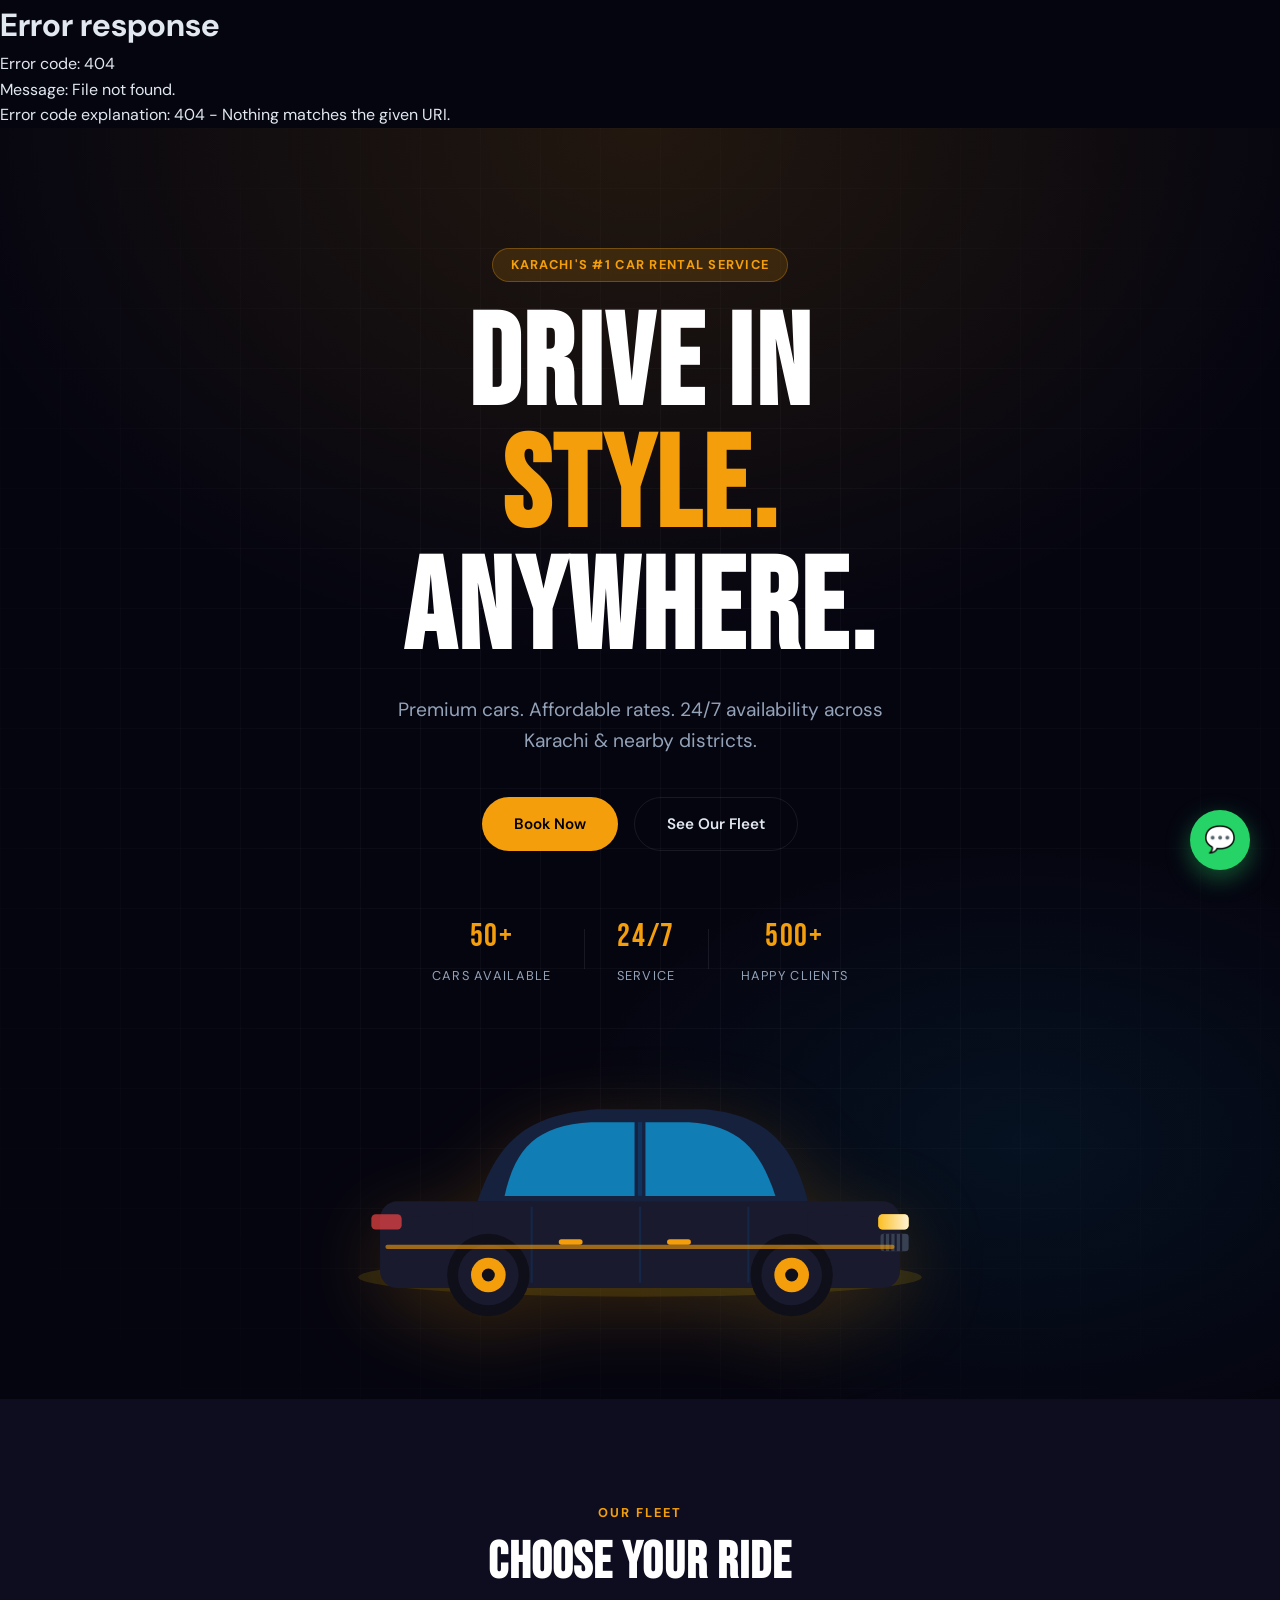
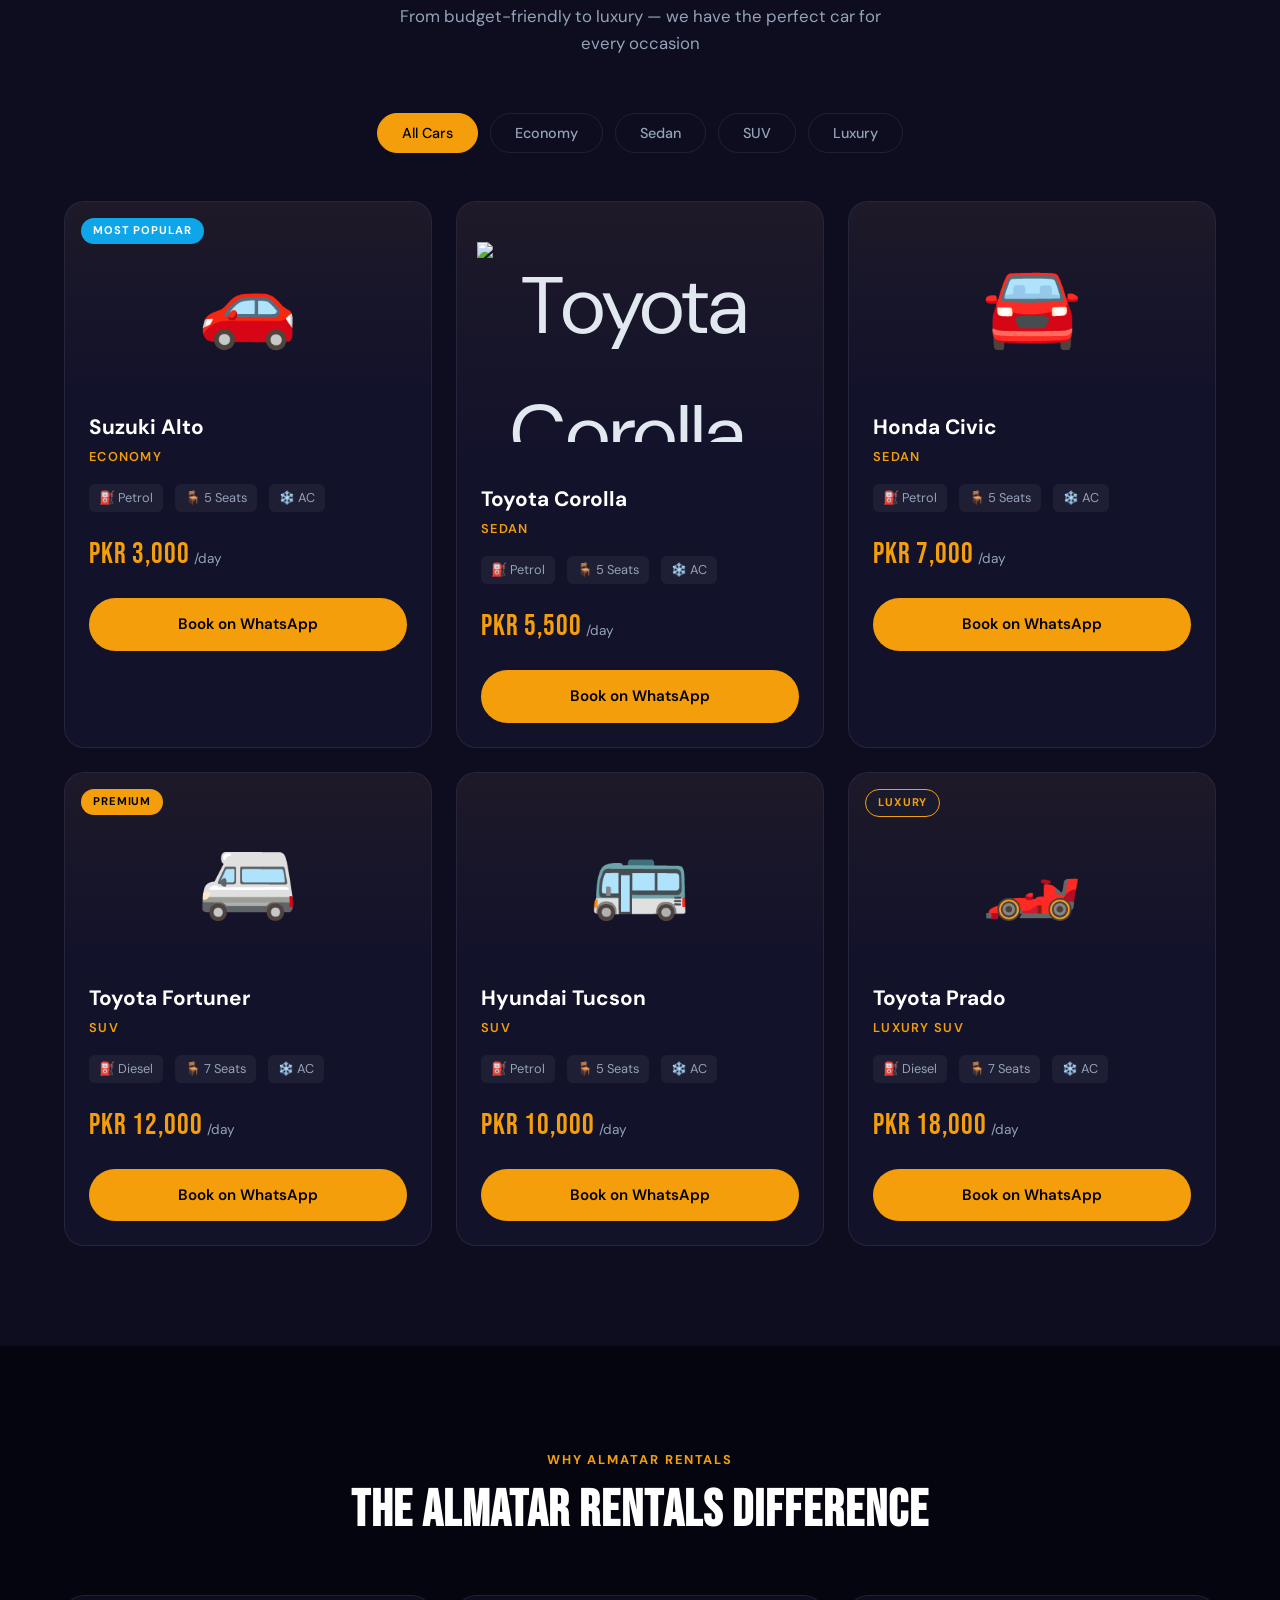
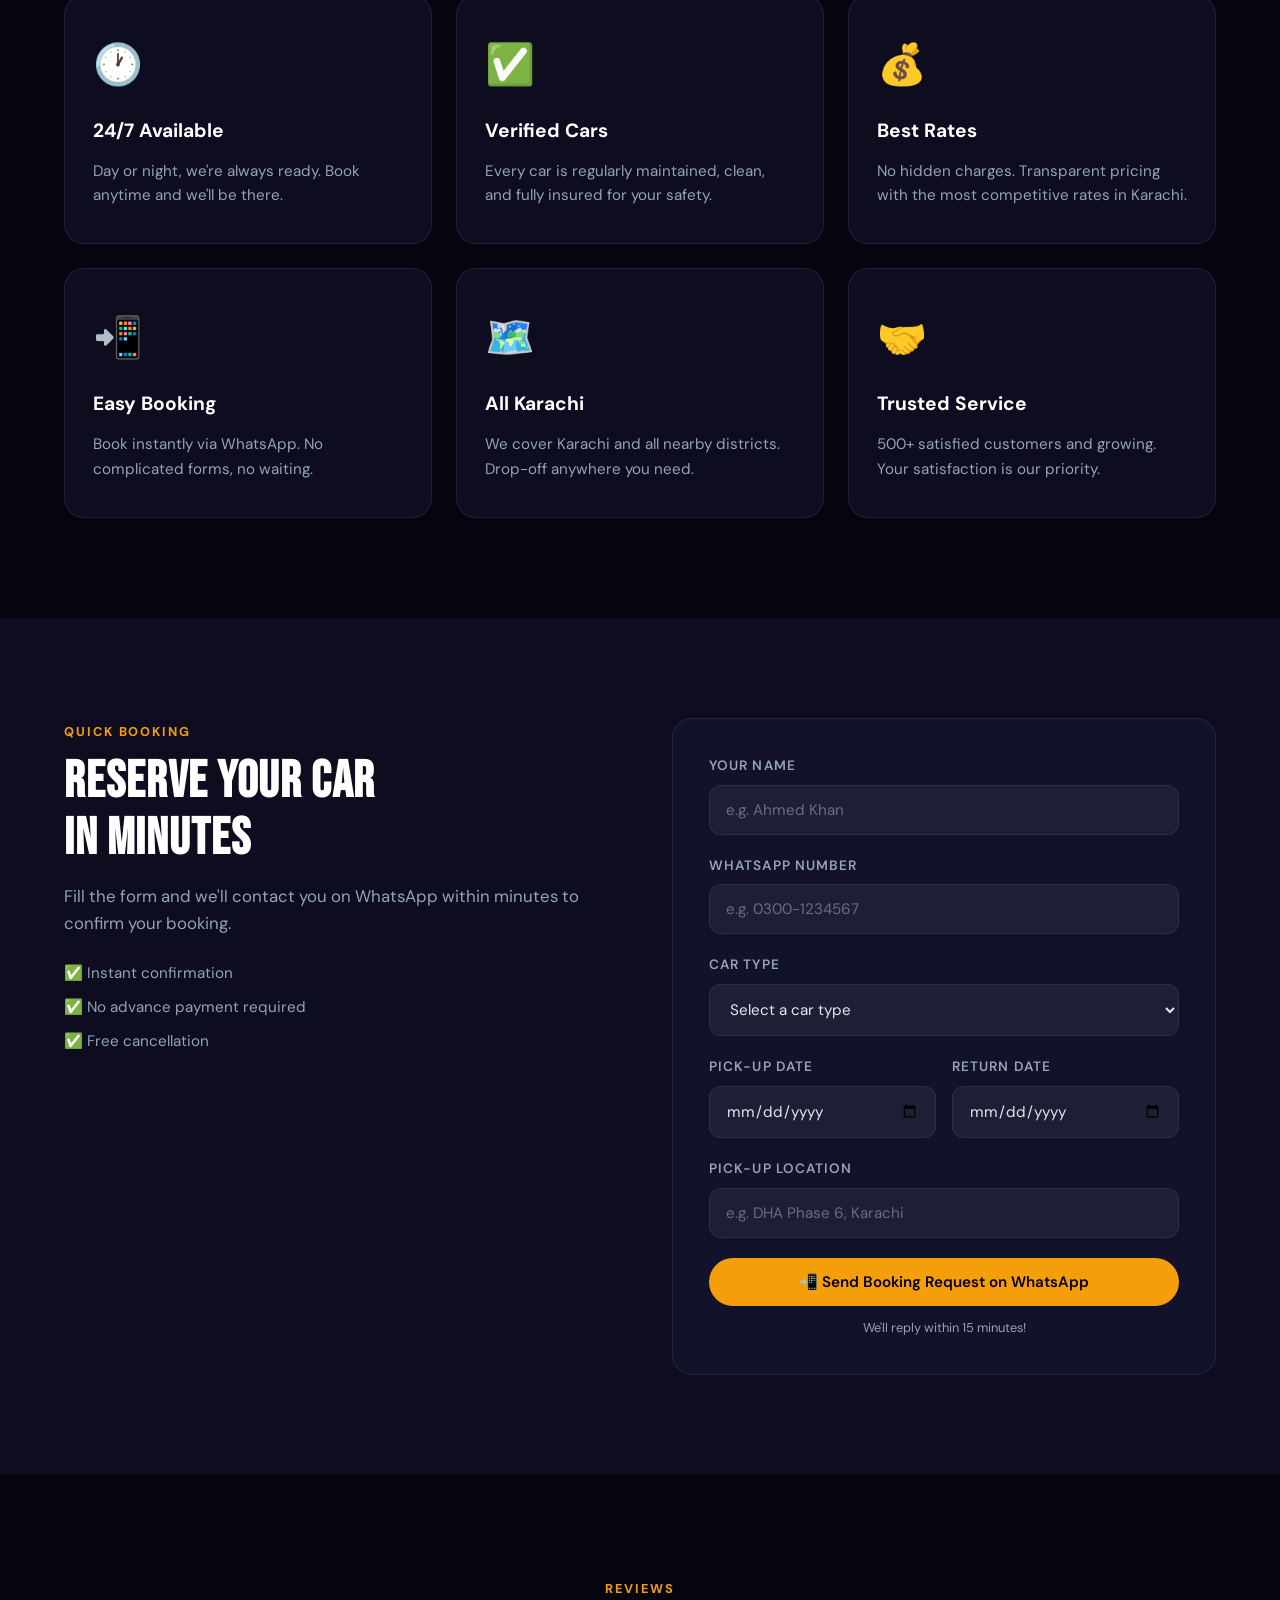
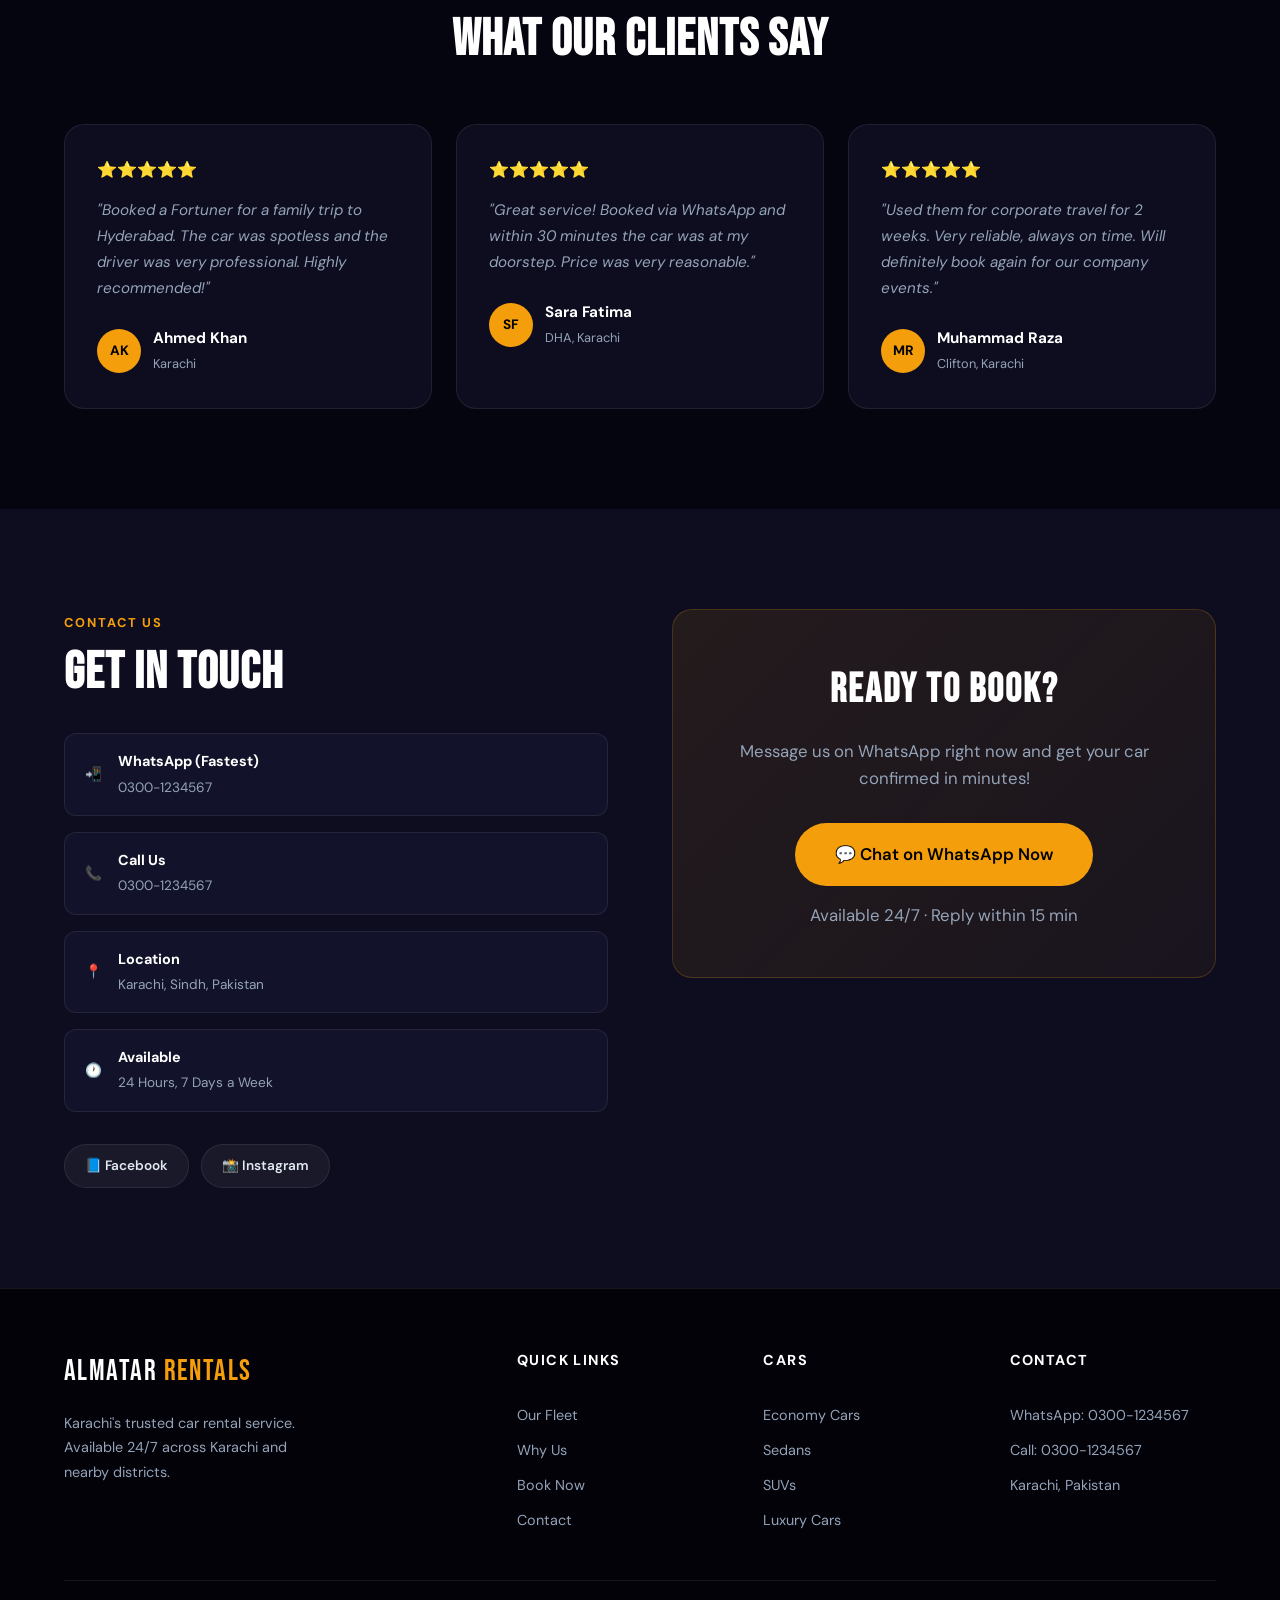
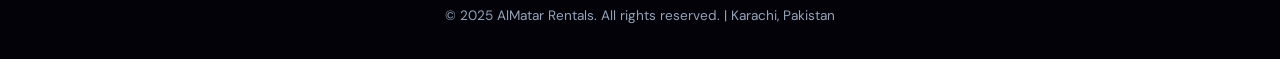
==== commit 5d73a747: "Add files via upload" ====
--- a/index.html
+++ b/index.html
@@ -1,848 +1,505 @@
 <!DOCTYPE html>
 <html lang="en">
+
 <head>
   <meta charset="UTF-8" />
   <meta name="viewport" content="width=device-width, initial-scale=1.0" />
-  <title>DriveKhi — Premium Car Rental Karachi</title>
-  <meta name="description" content="Karachi's #1 car rental. Book economy, sedan, SUV or luxury cars instantly via WhatsApp. 24/7 service, best rates, free cancellation." />
-  <link rel="preconnect" href="https://fonts.googleapis.com">
-  <link rel="preconnect" href="https://fonts.gstatic.com" crossorigin>
-  <link href="https://fonts.googleapis.com/css2?family=Bebas+Neue&family=Plus+Jakarta+Sans:wght@300;400;500;600;700;800&display=swap" rel="stylesheet">
-  <link rel="stylesheet" href="css/style.css">
+  <meta property="og:title" content="AlMatar Rentals — Premium Car Rental Karachi" />
+  <meta property="og:description"
+    content="Rent premium cars in Karachi. Easy booking, affordable rates, 24/7 service." />
+  <title>AlMatarRentals — Premium Car Rental Karachi</title>
+  <!-- <link rel="preconnect" href="https://fonts.googleapis.com"> -->
+  <!-- <link rel="preconnect" href="https://fonts.gstatic.com" crossorigin> -->
+  <link
+    href="https://fonts.googleapis.com/css2?family=Bebas+Neue&family=DM+Sans:ital,wght@0,300;0,400;0,500;0,700;1,300&display=swap"
+    rel="stylesheet">
+  <link rel="stylesheet" href="style.css">
 </head>
+
 <body>
-
-<!-- ANNOUNCEMENT BAR -->
-<div class="announce-bar">
-  <span>🎉 Eid Special: 20% off on all bookings this week!</span>
-  <a href="https://wa.me/92312345678?text=Eid discount book karna hai" target="_blank">Claim Now →</a>
-</div>
-
-<!-- NAV -->
-<nav class="nav" id="navbar">
-  <div class="nav__inner">
-    <a href="#" class="nav__logo">AL<span>Matar</span></a>
-
-    <div class="nav__search">
-      <i class="icon-search"></i>
-      <input type="text" id="navSearch" placeholder="Search cars... (e.g. SUV, Corolla)" autocomplete="off" />
-      <div class="nav__search-results" id="navSearchResults"></div>
+  <div id="header"></div>
+
+  <script>
+    fetch("header.html")
+      .then(response => response.text())
+      .then(data => {
+        document.getElementById("header").innerHTML = data;
+      })
+      .catch(error => console.log('Header not found'));
+  </script>
+  <!-- NAV -->
+
+  <main>
+
+    <!-- HERO -->
+    <section class="hero">
+      <div class="hero__bg">
+        <div class="hero__grid"></div>
+      </div>
+      <div class="hero__content">
+        <p class="hero__tag" data-animate>Karachi's #1 Car Rental Service</p>
+        <h1 class="hero__title" data-animate>
+          Drive in<br><span class="hero__accent">Style.</span><br>Anywhere.
+        </h1>
+        <p class="hero__sub" data-animate>Premium cars. Affordable rates. 24/7 availability across Karachi & nearby
+          districts.</p>
+        <div class="hero__actions" data-animate>
+          <a href="#booking" class="btn btn--primary">Book Now</a>
+          <a href="#fleet" class="btn btn--ghost">See Our Fleet</a>
+        </div>
+        <div class="hero__stats" data-animate>
+          <div class="stat"><span class="stat__num">50+</span><span class="stat__label">Cars Available</span></div>
+          <div class="stat__divider"></div>
+          <div class="stat"><span class="stat__num">24/7</span><span class="stat__label">Service</span></div>
+          <div class="stat__divider"></div>
+          <div class="stat"><span class="stat__num">500+</span><span class="stat__label">Happy Clients</span></div>
+        </div>
+      </div>
+      <div class="hero__car" data-animate>
+        <svg viewBox="0 0 600 280" xmlns="http://www.w3.org/2000/svg" class="car-svg">
+          <!-- Car Body -->
+          <ellipse cx="300" cy="230" rx="260" ry="18" fill="rgba(255,200,0,0.12)" />
+          <!-- Main body -->
+          <rect x="60" y="160" width="480" height="80" rx="16" fill="#1a1a2e" />
+          <!-- Cabin -->
+          <path d="M150 160 C170 100 200 80 260 75 L360 75 C410 80 440 100 455 160 Z" fill="#16213e" />
+          <!-- Windows -->
+          <path d="M175 155 C185 110 205 90 255 87 L295 87 L295 155 Z" fill="#0ea5e9" opacity="0.7" />
+          <path d="M305 87 L345 87 C390 90 410 110 425 155 L305 155 Z" fill="#0ea5e9" opacity="0.7" />
+          <!-- Window divider -->
+          <line x1="300" y1="87" x2="300" y2="155" stroke="#0f3460" stroke-width="4" />
+          <!-- Hood -->
+          <path d="M455 170 L520 175 L530 195 L455 195 Z" fill="#1a1a2e" />
+          <!-- Trunk -->
+          <path d="M145 170 L80 175 L70 195 L145 195 Z" fill="#1a1a2e" />
+          <!-- Wheels -->
+          <circle cx="160" cy="228" r="38" fill="#0f0f1a" />
+          <circle cx="160" cy="228" r="28" fill="#1a1a2e" />
+          <circle cx="160" cy="228" r="16" fill="#f59e0b" />
+          <circle cx="160" cy="228" r="6" fill="#0f0f1a" />
+          <circle cx="440" cy="228" r="38" fill="#0f0f1a" />
+          <circle cx="440" cy="228" r="28" fill="#1a1a2e" />
+          <circle cx="440" cy="228" r="16" fill="#f59e0b" />
+          <circle cx="440" cy="228" r="6" fill="#0f0f1a" />
+          <!-- Headlights -->
+          <rect x="520" y="172" width="28" height="14" rx="4" fill="#fbbf24" />
+          <rect x="520" y="172" width="28" height="14" rx="4" fill="url(#headlight)" opacity="0.8" />
+          <rect x="52" y="172" width="28" height="14" rx="4" fill="#ef4444" opacity="0.7" />
+          <!-- Grill -->
+          <rect x="522" y="190" width="26" height="16" rx="3" fill="#374151" />
+          <line x1="526" y1="190" x2="526" y2="206" stroke="#1a1a2e" stroke-width="2" />
+          <line x1="531" y1="190" x2="531" y2="206" stroke="#1a1a2e" stroke-width="2" />
+          <line x1="536" y1="190" x2="536" y2="206" stroke="#1a1a2e" stroke-width="2" />
+          <line x1="541" y1="190" x2="541" y2="206" stroke="#1a1a2e" stroke-width="2" />
+          <!-- Door lines -->
+          <line x1="300" y1="165" x2="300" y2="235" stroke="#0f3460" stroke-width="2" opacity="0.5" />
+          <line x1="200" y1="165" x2="200" y2="235" stroke="#0f3460" stroke-width="2" opacity="0.5" />
+          <line x1="400" y1="165" x2="400" y2="235" stroke="#0f3460" stroke-width="2" opacity="0.5" />
+          <!-- Door handles -->
+          <rect x="225" y="195" width="22" height="5" rx="2.5" fill="#f59e0b" />
+          <rect x="325" y="195" width="22" height="5" rx="2.5" fill="#f59e0b" />
+          <!-- Accent stripe -->
+          <rect x="65" y="200" width="470" height="4" rx="2" fill="#f59e0b" opacity="0.6" />
+          <defs>
+            <linearGradient id="headlight" x1="0" y1="0" x2="1" y2="0">
+              <stop offset="0%" stop-color="#fbbf24" />
+              <stop offset="100%" stop-color="white" />
+            </linearGradient>
+          </defs>
+        </svg>
+      </div>
+    </section>
+
+    <!-- FLEET -->
+    <section class="fleet" id="fleet">
+      <div class="container">
+        <div class="section-header" data-animate>
+          <p class="section-tag">Our Fleet</p>
+          <h2 class="section-title">Choose Your Ride</h2>
+          <p class="section-sub">From budget-friendly to luxury — we have the perfect car for every occasion</p>
+        </div>
+
+        <div class="fleet__filters" data-animate>
+          <button class="filter-btn is-active" data-filter="all">All Cars</button>
+          <button class="filter-btn" data-filter="economy">Economy</button>
+          <button class="filter-btn" data-filter="sedan">Sedan</button>
+          <button class="filter-btn" data-filter="suv">SUV</button>
+          <button class="filter-btn" data-filter="luxury">Luxury</button>
+        </div>
+
+        <div class="fleet__grid">
+
+          <div class="car-card" data-animate data-category="economy">
+            <div class="car-card__badge">Most Popular</div>
+            <div class="car-card__img">🚗</div>
+            <div class="car-card__info">
+              <h3>Suzuki Alto</h3>
+              <p class="car-card__type">Economy</p>
+              <div class="car-card__specs">
+                <span>⛽ Petrol</span>
+                <span>🪑 5 Seats</span>
+                <span>❄️ AC</span>
+              </div>
+              <div class="car-card__price">
+                <span class="price">PKR 3,000</span>
+                <span class="price-per">/day</span>
+              </div>
+              <a href="https://wa.me/923001234567?text=I want to book Suzuki Alto" class="btn btn--primary btn--full"
+                target="_blank">Book on WhatsApp</a>
+            </div>
+          </div>
+
+          <div class="car-card" data-animate data-category="sedan">
+            <div class="car-card__img"><img height="200px" width="300px" src="Updated Blood Reign.png"
+                alt="Toyota Corolla"></div>
+            <div class="car-card__info">
+              <h3>Toyota Corolla</h3>
+              <p class="car-card__type">Sedan</p>
+              <div class="car-card__specs">
+                <span>⛽ Petrol</span>
+                <span>🪑 5 Seats</span>
+                <span>❄️ AC</span>
+              </div>
+              <div class="car-card__price">
+                <span class="price">PKR 5,500</span>
+                <span class="price-per">/day</span>
+              </div>
+              <a href="https://wa.me/923001234567?text=I want to book Toyota Corolla" class="btn btn--primary btn--full"
+                target="_blank">Book on WhatsApp</a>
+            </div>
+          </div>
+
+          <div class="car-card" data-animate data-category="sedan">
+            <div class="car-card__img">🚘</div>
+            <div class="car-card__info">
+              <h3>Honda Civic</h3>
+              <p class="car-card__type">Sedan</p>
+              <div class="car-card__specs">
+                <span>⛽ Petrol</span>
+                <span>🪑 5 Seats</span>
+                <span>❄️ AC</span>
+              </div>
+              <div class="car-card__price">
+                <span class="price">PKR 7,000</span>
+                <span class="price-per">/day</span>
+              </div>
+              <a href="https://wa.me/923001234567?text=I want to book Honda Civic" class="btn btn--primary btn--full"
+                target="_blank">Book on WhatsApp</a>
+            </div>
+          </div>
+
+          <div class="car-card" data-animate data-category="suv">
+            <div class="car-card__badge car-card__badge--gold">Premium</div>
+            <div class="car-card__img">🚐</div>
+            <div class="car-card__info">
+              <h3>Toyota Fortuner</h3>
+              <p class="car-card__type">SUV</p>
+              <div class="car-card__specs">
+                <span>⛽ Diesel</span>
+                <span>🪑 7 Seats</span>
+                <span>❄️ AC</span>
+              </div>
+              <div class="car-card__price">
+                <span class="price">PKR 12,000</span>
+                <span class="price-per">/day</span>
+              </div>
+              <a href="https://wa.me/923001234567?text=I want to book Toyota Fortuner"
+                class="btn btn--primary btn--full" target="_blank">Book on WhatsApp</a>
+            </div>
+          </div>
+
+          <div class="car-card" data-animate data-category="suv">
+            <div class="car-card__img">🚌</div>
+            <div class="car-card__info">
+              <h3>Hyundai Tucson</h3>
+              <p class="car-card__type">SUV</p>
+              <div class="car-card__specs">
+                <span>⛽ Petrol</span>
+                <span>🪑 5 Seats</span>
+                <span>❄️ AC</span>
+              </div>
+              <div class="car-card__price">
+                <span class="price">PKR 10,000</span>
+                <span class="price-per">/day</span>
+              </div>
+              <a href="https://wa.me/923001234567?text=I want to book Hyundai Tucson" class="btn btn--primary btn--full"
+                target="_blank">Book on WhatsApp</a>
+            </div>
+          </div>
+
+          <div class="car-card" data-animate data-category="luxury">
+            <div class="car-card__badge car-card__badge--black">Luxury</div>
+            <div class="car-card__img">🏎️</div>
+            <div class="car-card__info">
+              <h3>Toyota Prado</h3>
+              <p class="car-card__type">Luxury SUV</p>
+              <div class="car-card__specs">
+                <span>⛽ Diesel</span>
+                <span>🪑 7 Seats</span>
+                <span>❄️ AC</span>
+              </div>
+              <div class="car-card__price">
+                <span class="price">PKR 18,000</span>
+                <span class="price-per">/day</span>
+              </div>
+              <a href="https://wa.me/923001234567?text=I want to book Toyota Prado" class="btn btn--primary btn--full"
+                target="_blank">Book on WhatsApp</a>
+            </div>
+          </div>
+
+        </div>
+      </div>
+    </section>
+
+    <!-- WHY US -->
+    <section class="why" id="why">
+      <div class="container">
+        <div class="section-header" data-animate>
+          <p class="section-tag">Why AlMatar Rentals</p>
+          <h2 class="section-title">The AlMatar Rentals Difference</h2>
+        </div>
+        <div class="why__grid">
+          <div class="why-card" data-animate>
+            <div class="why-card__icon">🕐</div>
+            <h3>24/7 Available</h3>
+            <p>Day or night, we're always ready. Book anytime and we'll be there.</p>
+          </div>
+          <div class="why-card" data-animate>
+            <div class="why-card__icon">✅</div>
+            <h3>Verified Cars</h3>
+            <p>Every car is regularly maintained, clean, and fully insured for your safety.</p>
+          </div>
+          <div class="why-card" data-animate>
+            <div class="why-card__icon">💰</div>
+            <h3>Best Rates</h3>
+            <p>No hidden charges. Transparent pricing with the most competitive rates in Karachi.</p>
+          </div>
+          <div class="why-card" data-animate>
+            <div class="why-card__icon">📲</div>
+            <h3>Easy Booking</h3>
+            <p>Book instantly via WhatsApp. No complicated forms, no waiting.</p>
+          </div>
+          <div class="why-card" data-animate>
+            <div class="why-card__icon">🗺️</div>
+            <h3>All Karachi</h3>
+            <p>We cover Karachi and all nearby districts. Drop-off anywhere you need.</p>
+          </div>
+          <div class="why-card" data-animate>
+            <div class="why-card__icon">🤝</div>
+            <h3>Trusted Service</h3>
+            <p>500+ satisfied customers and growing. Your satisfaction is our priority.</p>
+          </div>
+        </div>
+      </div>
+    </section>
+
+    <!-- BOOKING FORM -->
+    <section class="booking" id="booking">
+      <div class="container">
+        <div class="booking__inner">
+          <div class="booking__text" data-animate>
+            <p class="section-tag">Quick Booking</p>
+            <h2 class="section-title">Reserve Your Car<br>in Minutes</h2>
+            <p>Fill the form and we'll contact you on WhatsApp within minutes to confirm your booking.</p>
+            <div class="booking__features">
+              <div>✅ Instant confirmation</div>
+              <div>✅ No advance payment required</div>
+              <div>✅ Free cancellation</div>
+            </div>
+          </div>
+          <div class="booking__form" data-animate>
+            <div class="form-group">
+              <label>Your Name</label>
+              <input type="text" id="name" placeholder="e.g. Ahmed Khan" />
+            </div>
+            <div class="form-group">
+              <label>WhatsApp Number</label>
+              <input type="tel" id="phone" placeholder="e.g. 0300-1234567" />
+            </div>
+            <div class="form-group">
+              <label>Car Type</label>
+              <select id="cartype">
+                <option value="">Select a car type</option>
+                <option>Economy (Suzuki Alto)</option>
+                <option>Sedan (Toyota Corolla)</option>
+                <option>Sedan (Honda Civic)</option>
+                <option>SUV (Hyundai Tucson)</option>
+                <option>SUV (Toyota Fortuner)</option>
+                <option>Luxury (Toyota Prado)</option>
+              </select>
+            </div>
+            <div class="form-row">
+              <div class="form-group">
+                <label>Pick-up Date</label>
+                <input type="date" id="pickup" />
+              </div>
+              <div class="form-group">
+                <label>Return Date</label>
+                <input type="date" id="returndate" />
+              </div>
+            </div>
+            <div class="form-group">
+              <label>Pick-up Location</label>
+              <input type="text" id="location" placeholder="e.g. DHA Phase 6, Karachi" />
+            </div>
+            <button class="btn btn--primary btn--full" id="bookBtn">
+              📲 Send Booking Request on WhatsApp
+            </button>
+            <p class="form-note">We'll reply within 15 minutes!</p>
+          </div>
+        </div>
+      </div>
+    </section>
+
+    <!-- TESTIMONIALS -->
+    <section class="testimonials">
+      <div class="container">
+        <div class="section-header" data-animate>
+          <p class="section-tag">Reviews</p>
+          <h2 class="section-title">What Our Clients Say</h2>
+        </div>
+        <div class="testimonials__grid">
+          <div class="testi-card" data-animate>
+            <div class="testi-stars">⭐⭐⭐⭐⭐</div>
+            <p>"Booked a Fortuner for a family trip to Hyderabad. The car was spotless and the driver was very
+              professional. Highly recommended!"</p>
+            <div class="testi-author">
+              <div class="testi-avatar">AK</div>
+              <div>
+                <strong>Ahmed Khan</strong>
+                <span>Karachi</span>
+              </div>
+            </div>
+          </div>
+          <div class="testi-card" data-animate>
+            <div class="testi-stars">⭐⭐⭐⭐⭐</div>
+            <p>"Great service! Booked via WhatsApp and within 30 minutes the car was at my doorstep. Price was very
+              reasonable."</p>
+            <div class="testi-author">
+              <div class="testi-avatar">SF</div>
+              <div>
+                <strong>Sara Fatima</strong>
+                <span>DHA, Karachi</span>
+              </div>
+            </div>
+          </div>
+          <div class="testi-card" data-animate>
+            <div class="testi-stars">⭐⭐⭐⭐⭐</div>
+            <p>"Used them for corporate travel for 2 weeks. Very reliable, always on time. Will definitely book again
+              for our company events."</p>
+            <div class="testi-author">
+              <div class="testi-avatar">MR</div>
+              <div>
+                <strong>Muhammad Raza</strong>
+                <span>Clifton, Karachi</span>
+              </div>
+            </div>
+          </div>
+        </div>
+      </div>
+    </section>
+
+    <!-- CONTACT -->
+    <section class="contact" id="contact">
+      <div class="container">
+        <div class="contact__inner">
+          <div class="contact__info" data-animate>
+            <p class="section-tag">Contact Us</p>
+            <h2 class="section-title">Get In Touch</h2>
+            <div class="contact__details">
+              <a href="https://wa.me/923001234567" target="_blank" class="contact-item">
+                <span class="contact-item__icon">📲</span>
+                <div>
+                  <strong>WhatsApp (Fastest)</strong>
+                  <span>0300-1234567</span>
+                </div>
+              </a>
+              <a href="tel:+923001234567" class="contact-item">
+                <span class="contact-item__icon">📞</span>
+                <div>
+                  <strong>Call Us</strong>
+                  <span>0300-1234567</span>
+                </div>
+              </a>
+              <div class="contact-item">
+                <span class="contact-item__icon">📍</span>
+                <div>
+                  <strong>Location</strong>
+                  <span>Karachi, Sindh, Pakistan</span>
+                </div>
+              </div>
+              <div class="contact-item">
+                <span class="contact-item__icon">🕐</span>
+                <div>
+                  <strong>Available</strong>
+                  <span>24 Hours, 7 Days a Week</span>
+                </div>
+              </div>
+            </div>
+            <div class="contact__social">
+              <a href="#" class="social-btn">📘 Facebook</a>
+              <a href="#" class="social-btn">📸 Instagram</a>
+            </div>
+          </div>
+          <div class="contact__cta" data-animate>
+            <div class="cta-box">
+              <h3>Ready to Book?</h3>
+              <p>Message us on WhatsApp right now and get your car confirmed in minutes!</p>
+              <a href="https://wa.me/923001234567?text=Assalamualaikum! I want to rent a car."
+                class="btn btn--primary btn--large" target="_blank">
+                💬 Chat on WhatsApp Now
+              </a>
+              <p class="cta-note">Available 24/7 · Reply within 15 min</p>
+            </div>
+          </div>
+        </div>
+      </div>
+    </section>
+
+  </main>
+
+  <!-- FOOTER -->
+  <footer class="footer">
+    <div class="container">
+      <div class="footer__inner">
+        <div class="footer__brand">
+          <a href="#" class="nav__logo">AlMatar <span>Rentals </span></a>
+          <p>Karachi's trusted car rental service. Available 24/7 across Karachi and nearby districts.</p>
+        </div>
+        <div class="footer__links">
+          <h4>Quick Links</h4>
+          <a href="#fleet">Our Fleet</a>
+          <a href="#why">Why Us</a>
+          <a href="#booking">Book Now</a>
+          <a href="#contact">Contact</a>
+        </div>
+        <div class="footer__links">
+          <h4>Cars</h4>
+          <a href="#">Economy Cars</a>
+          <a href="#">Sedans</a>
+          <a href="#">SUVs</a>
+          <a href="#">Luxury Cars</a>
+        </div>
+        <div class="footer__links">
+          <h4>Contact</h4>
+          <a href="https://wa.me/923001234567" target="_blank">WhatsApp: 0300-1234567</a>
+          <a href="tel:+923001234567">Call: 0300-1234567</a>
+          <a href="#">Karachi, Pakistan</a>
+        </div>
+      </div>
+      <div class="footer__bottom">
+        <p>© 2025 AlMatar Rentals. All rights reserved. | Karachi, Pakistan</p>
+      </div>
     </div>
-
-    <button class="nav__toggle" id="navToggle" aria-label="Toggle menu">
-      <span></span><span></span><span></span>
-    </button>
-
-    <ul class="nav__links" id="navMenu">
-      <li><a href="#fleet">Fleet</a></li>
-      <li><a href="#calculator">Pricing</a></li>
-      <li><a href="#why">Why Us</a></li>
-      <li><a href="#reviews">Reviews</a></li>
-      <li><a href="#faq">FAQ</a></li>
-      <li><a href="#contact">Contact</a></li>
-      <li><a href="https://wa.me/92312345678" class="nav__cta" target="_blank">📲 Book Now</a></li>
-    </ul>
-  </div>
-</nav>
-
-<main>
-
-<!-- HERO -->
-<section class="hero" id="home">
-  <div class="hero__bg">
-    <div class="hero__grid"></div>
-    <div class="hero__glow hero__glow--1"></div>
-    <div class="hero__glow hero__glow--2"></div>
-  </div>
-  <div class="hero__content" data-animate>
-    <div class="hero__badge">
-      <span class="badge-dot"></span>
-      Karachi's #1 Rated Car Rental Service
-    </div>
-    <h1 class="hero__title">
-      Drive in<br><span class="hero__accent">Style.</span><br>Anywhere in<br>Karachi.
-    </h1>
-    <p class="hero__sub">Premium cars. Affordable rates. 24/7 availability. Book in 2 minutes via WhatsApp — no paperwork, no hidden fees.</p>
-
-    <!-- QUICK BOOKING BAR -->
-    <div class="quick-book" data-animate>
-      <div class="quick-book__field">
-        <label>Car Type</label>
-        <select id="qbCar">
-          <option value="">Select car</option>
-          <option>Economy (Suzuki Alto) — PKR 3,000/day</option>
-          <option>Sedan (Toyota Corolla) — PKR 5,500/day</option>
-          <option>Sedan (Honda Civic) — PKR 7,000/day</option>
-          <option>Sedan (Honda City) — PKR 6,000/day</option>
-          <option>SUV (Hyundai Tucson) — PKR 10,000/day</option>
-          <option>SUV (Toyota Fortuner) — PKR 12,000/day</option>
-          <option>Luxury (Toyota Prado) — PKR 18,000/day</option>
-          <option>Luxury (Land Cruiser) — PKR 25,000/day</option>
-        </select>
-      </div>
-      <div class="quick-book__field">
-        <label>Pick-up Date</label>
-        <input type="date" id="qbPickup" />
-      </div>
-      <div class="quick-book__field">
-        <label>Return Date</label>
-        <input type="date" id="qbReturn" />
-      </div>
-      <div class="quick-book__field">
-        <label>Your Location</label>
-        <input type="text" id="qbLocation" placeholder="e.g. DHA Phase 6" />
-      </div>
-      <button href="car.html" target="_blank" class="btn btn--primary quick-book__btn" id="qbBtn">
-        Search &amp; Book 
-      </button>
-    </div>
-
-    <div class="hero__stats" data-animate>
-      <div class="stat"><span class="stat__num" data-count="50">0</span><span class="stat__label">Cars Available</span></div>
-      <div class="stat__divider"></div>
-      <div class="stat"><span class="stat__num">24/7</span><span class="stat__label">Service</span></div>
-      <div class="stat__divider"></div>
-      <div class="stat"><span class="stat__num" data-count="1200">0</span><span class="stat__label">Happy Clients</span></div>
-      <div class="stat__divider"></div>
-      <div class="stat"><span class="stat__num" data-count="5">0</span><span class="stat__label">Star Rated</span></div>
-    </div>
-  </div>
-
-  <div class="hero__visual" data-animate>
-    <div class="hero__car-wrapper">
-      <svg viewBox="0 0 640 300" xmlns="http://www.w3.org/2000/svg" class="car-svg" aria-label="DriveKhi premium car illustration">
-        <defs>
-          <radialGradient id="shadowGrad" cx="50%" cy="50%" r="50%">
-            <stop offset="0%" stop-color="#f59e0b" stop-opacity="0.25"/>
-            <stop offset="100%" stop-color="#f59e0b" stop-opacity="0"/>
-          </radialGradient>
-          <linearGradient id="bodyGrad" x1="0%" y1="0%" x2="0%" y2="100%">
-            <stop offset="0%" stop-color="#1e2240"/>
-            <stop offset="100%" stop-color="#0d0f1e"/>
-          </linearGradient>
-          <linearGradient id="glassGrad" x1="0%" y1="0%" x2="100%" y2="100%">
-            <stop offset="0%" stop-color="#38bdf8" stop-opacity="0.9"/>
-            <stop offset="100%" stop-color="#0ea5e9" stop-opacity="0.5"/>
-          </linearGradient>
-          <filter id="glow">
-            <feGaussianBlur stdDeviation="3" result="coloredBlur"/>
-            <feMerge><feMergeNode in="coloredBlur"/><feMergeNode in="SourceGraphic"/></feMerge>
-          </filter>
-        </defs>
-        <!-- Shadow -->
-        <ellipse cx="320" cy="262" rx="280" ry="22" fill="url(#shadowGrad)"/>
-        <!-- Body -->
-        <rect x="60" y="160" width="520" height="85" rx="18" fill="url(#bodyGrad)"/>
-        <!-- Roof/cabin -->
-        <path d="M160 160 C185 95 220 72 280 68 L380 68 C440 72 470 95 488 160 Z" fill="#151834"/>
-        <!-- Windshield front -->
-        <path d="M370 70 L380 68 C430 72 460 94 480 155 L370 155 Z" fill="url(#glassGrad)" opacity="0.85"/>
-        <!-- Windshield rear -->
-        <path d="M180 70 L275 68 L275 155 L168 155 C178 118 179 95 180 70 Z" fill="url(#glassGrad)" opacity="0.85"/>
-        <!-- Center pillar -->
-        <rect x="275" y="70" width="8" height="88" fill="#0c0e1f"/>
-        <!-- Hood extension -->
-        <path d="M480 168 L555 175 L562 205 L476 205 Z" fill="#151834"/>
-        <!-- Trunk extension -->
-        <path d="M158 168 L75 175 L68 205 L162 205 Z" fill="#151834"/>
-        <!-- Door panels -->
-        <line x1="290" y1="162" x2="290" y2="242" stroke="#0a0c1c" stroke-width="2.5" opacity="0.7"/>
-        <line x1="420" y1="162" x2="420" y2="242" stroke="#0a0c1c" stroke-width="2.5" opacity="0.7"/>
-        <!-- Door handles -->
-        <rect x="310" y="196" width="28" height="6" rx="3" fill="#f59e0b"/>
-        <rect x="440" y="196" width="28" height="6" rx="3" fill="#f59e0b"/>
-        <!-- Accent stripe -->
-        <rect x="68" y="202" width="514" height="5" rx="2.5" fill="#f59e0b" opacity="0.7"/>
-        <!-- Headlights -->
-        <rect x="553" y="170" width="32" height="15" rx="5" fill="#fbbf24" filter="url(#glow)"/>
-        <rect x="553" y="170" width="32" height="15" rx="5" fill="white" opacity="0.3"/>
-        <!-- Tail lights -->
-        <rect x="52" y="170" width="22" height="15" rx="4" fill="#ef4444" opacity="0.9"/>
-        <!-- Grill -->
-        <rect x="556" y="192" width="28" height="18" rx="4" fill="#1a1c2e"/>
-        <line x1="561" y1="192" x2="561" y2="210" stroke="#0a0c1c" stroke-width="2"/>
-        <line x1="568" y1="192" x2="568" y2="210" stroke="#0a0c1c" stroke-width="2"/>
-        <line x1="575" y1="192" x2="575" y2="210" stroke="#0a0c1c" stroke-width="2"/>
-        <!-- Wheels -->
-        <circle cx="170" cy="242" r="42" fill="#0a0c1c"/>
-        <circle cx="170" cy="242" r="32" fill="#12142a"/>
-        <circle cx="170" cy="242" r="20" fill="#f59e0b"/>
-        <circle cx="170" cy="242" r="9" fill="#0a0c1c"/>
-        <!-- Wheel spokes -->
-        <line x1="170" y1="224" x2="170" y2="260" stroke="#0a0c1c" stroke-width="3"/>
-        <line x1="152" y1="242" x2="188" y2="242" stroke="#0a0c1c" stroke-width="3"/>
-        <line x1="157" y1="229" x2="183" y2="255" stroke="#0a0c1c" stroke-width="3"/>
-        <line x1="183" y1="229" x2="157" y2="255" stroke="#0a0c1c" stroke-width="3"/>
-        <circle cx="460" cy="242" r="42" fill="#0a0c1c"/>
-        <circle cx="460" cy="242" r="32" fill="#12142a"/>
-        <circle cx="460" cy="242" r="20" fill="#f59e0b"/>
-        <circle cx="460" cy="242" r="9" fill="#0a0c1c"/>
-        <line x1="460" y1="224" x2="460" y2="260" stroke="#0a0c1c" stroke-width="3"/>
-        <line x1="442" y1="242" x2="478" y2="242" stroke="#0a0c1c" stroke-width="3"/>
-        <line x1="447" y1="229" x2="473" y2="255" stroke="#0a0c1c" stroke-width="3"/>
-        <line x1="473" y1="229" x2="447" y2="255" stroke="#0a0c1c" stroke-width="3"/>
-      </svg>
-      <div class="hero__road"></div>
-    </div>
-
-    <!-- Feature badges floating -->
-    <div class="hero__badge-float hero__badge-float--1">✅ Free Cancellation</div>
-    <div class="hero__badge-float hero__badge-float--2">⚡ 15-min confirmation</div>
-    <div class="hero__badge-float hero__badge-float--3">🛡️ Fully Insured</div>
-  </div>
-
-  <div class="hero__scroll-hint">
-    <span>Scroll to explore</span>
-    <div class="hero__scroll-arrow"></div>
-  </div>
-</section>
-
-<!-- TRUST BAR -->
-<div class="trust-bar">
-  <div class="trust-bar__inner">
-    <div class="trust-item"><span class="trust-item__icon">🏆</span><span>Karachi's #1 Rental</span></div>
-    <div class="trust-sep"></div>
-    <div class="trust-item"><span class="trust-item__icon">⭐</span><span>4.9/5 Rating (1,200+ reviews)</span></div>
-    <div class="trust-sep"></div>
-    <div class="trust-item"><span class="trust-item__icon">🚗</span><span>50+ Premium Cars</span></div>
-    <div class="trust-sep"></div>
-    <div class="trust-item"><span class="trust-item__icon">💳</span><span>No Advance Payment</span></div>
-    <div class="trust-sep"></div>
-    <div class="trust-item"><span class="trust-item__icon">📍</span><span>All Karachi Districts</span></div>
-  </div>
-</div>
-
-<!-- FLEET SECTION -->
-<section class="fleet" id="fleet">
-  <div class="container">
-    <div class="section-header" data-animate>
-      <p class="section-tag">Our Fleet</p>
-      <h2 class="section-title">Choose Your Perfect Ride</h2>
-      <p class="section-sub">From budget-friendly to luxury — we have the perfect car for every occasion and budget</p>
-    </div>
-
-    <!-- Filters + Sort -->
-    <div class="fleet__controls" data-animate>
-      <div class="fleet__filters">
-        <button class="filter-btn is-active" data-filter="all">All Cars</button>
-        <button class="filter-btn" data-filter="economy">Economy</button>
-        <button class="filter-btn" data-filter="sedan">Sedan</button>
-        <button class="filter-btn" data-filter="suv">SUV</button>
-        <button class="filter-btn" data-filter="luxury">Luxury</button>
-        <button class="filter-btn" data-filter="with-driver">With Driver</button>
-      </div>
-      <div class="fleet__sort">
-        <label>Sort by:</label>
-        <select id="fleetSort">
-          <option value="default">Default</option>
-          <option value="price-asc">Price: Low to High</option>
-          <option value="price-desc">Price: High to Low</option>
-          <option value="popular">Most Popular</option>
-        </select>
-      </div>
-    </div>
-
-    <div class="fleet__grid" id="fleetGrid">    </div>
-
-    <div class="fleet__cta" data-animate>
-      <p>Need a specific car not listed? We can arrange it!</p>
-      <a href="https://wa.me/92312345678?text=Mujhe ek specific car chahiye" class="btn btn--ghost" target="_blank">📲 Ask on WhatsApp</a>
-    </div>
-  </div>
-</section>
-
-<!-- PRICE CALCULATOR -->
-<section class="calculator" id="calculator">
-  <div class="container">
-    <div class="section-header" data-animate>
-      <p class="section-tag">Pricing</p>
-      <h2 class="section-title">Calculate Your Trip Cost</h2>
-      <p class="section-sub">Get an instant price estimate — no hidden charges, ever</p>
-    </div>
-    <div class="calc__inner" data-animate>
-      <div class="calc__form">
-        <div class="calc__row">
-          <div class="calc__field">
-            <label>Select Car</label>
-            <select id="calcCar">
-              <option value="3000">Suzuki Alto — Economy</option>
-              <option value="5500">Toyota Corolla — Sedan</option>
-              <option value="6000">Honda City — Sedan</option>
-              <option value="7000">Honda Civic — Sedan</option>
-              <option value="10000">Hyundai Tucson — SUV</option>
-              <option value="12000">Toyota Fortuner — SUV</option>
-              <option value="18000">Toyota Prado — Luxury</option>
-              <option value="25000">Land Cruiser V8 — Luxury</option>
-            </select>
-          </div>
-          <div class="calc__field">
-            <label>Number of Days</label>
-            <input type="number" id="calcDays" value="1" min="1" max="365" />
-          </div>
-        </div>
-        <div class="calc__row">
-          <div class="calc__field">
-            <label>Add Driver</label>
-            <select id="calcDriver">
-              <option value="0">Self-drive (no driver)</option>
-              <option value="1500">With Driver +PKR 1,500/day</option>
-            </select>
-          </div>
-          <div class="calc__field">
-            <label>Trip Type</label>
-            <select id="calcTrip">
-              <option value="0">City (within Karachi)</option>
-              <option value="2000">Outstation +PKR 2,000/day</option>
-              <option value="5000">Hyderabad/Lahore route +PKR 5,000/day</option>
-            </select>
-          </div>
-        </div>
-        <div class="calc__discount">
-          <label>Promo Code</label>
-          <div class="calc__promo-row">
-            <input type="text" id="calcPromo" placeholder="Enter promo code (e.g. EID20)" />
-            <button class="btn btn--ghost" id="applyPromo">Apply</button>
-          </div>
-          <p class="promo-msg" id="promoMsg"></p>
-        </div>
-        <button class="btn btn--primary btn--full calc__submit" id="calcBtn">Calculate Price</button>
-      </div>
-      <div class="calc__result" id="calcResult">
-        <div class="calc__result-header">
-          <h3>Price Breakdown</h3>
-          <span class="calc__result-tag">Estimated</span>
-        </div>
-        <div class="calc__breakdown">
-          <div class="calc__line"><span>Car rental</span><span id="rBase">PKR 0</span></div>
-          <div class="calc__line"><span>Driver fee</span><span id="rDriver">PKR 0</span></div>
-          <div class="calc__line"><span>Route surcharge</span><span id="rTrip">PKR 0</span></div>
-          <div class="calc__line calc__line--discount" id="discountLine" style="display:none"><span>Discount</span><span id="rDiscount">-PKR 0</span></div>
-          <div class="calc__divider"></div>
-          <div class="calc__line calc__line--total"><span>Total</span><span id="rTotal" class="calc__total-num">PKR 0</span></div>
-        </div>
-        <div class="calc__note">✅ No advance payment required. Pay on delivery.</div>
-        <a href="#" id="calcBookBtn" class="btn btn--primary btn--full" target="_blank">📲 Book This Now on WhatsApp</a>
-      </div>
-    </div>
-  </div>
-</section>
-
-<!-- WHY US -->
-<section class="why" id="why">
-  <div class="container">
-    <div class="section-header" data-animate>
-      <p class="section-tag">Why DriveKhi</p>
-      <h2 class="section-title">The DriveKhi Difference</h2>
-      <p class="section-sub">We're not just a car rental — we're your travel partner in Karachi</p>
-    </div>
-    <div class="why__grid">
-      <div class="why-card" data-animate>
-        <div class="why-card__icon">🕐</div>
-        <h3>24/7 Available</h3>
-        <p>Day or night, we're always ready. Book anytime and we'll have your car ready within the hour.</p>
-      </div>
-      <div class="why-card" data-animate>
-        <div class="why-card__icon">✅</div>
-        <h3>Verified & Insured Cars</h3>
-        <p>Every car is regularly maintained, cleaned before delivery, and fully insured for your safety.</p>
-      </div>
-      <div class="why-card" data-animate>
-        <div class="why-card__icon">💰</div>
-        <h3>Best Rates in Karachi</h3>
-        <p>No hidden charges. No surprise fees. Transparent pricing — what you see is what you pay.</p>
-      </div>
-      <div class="why-card" data-animate>
-        <div class="why-card__icon">📲</div>
-        <h3>WhatsApp Booking</h3>
-        <p>No complicated apps or forms. Book instantly on WhatsApp and get confirmed in 15 minutes.</p>
-      </div>
-      <div class="why-card" data-animate>
-        <div class="why-card__icon">🚪</div>
-        <h3>Free Doorstep Delivery</h3>
-        <p>We bring the car to your home, office, or hotel. Pick-up and drop-off from your location.</p>
-      </div>
-      <div class="why-card" data-animate>
-        <div class="why-card__icon">🗺️</div>
-        <h3>All Karachi & Beyond</h3>
-        <p>We cover all Karachi districts and also offer outstation trips to Hyderabad, Islamabad & more.</p>
-      </div>
-      <div class="why-card" data-animate>
-        <div class="why-card__icon">❌</div>
-        <h3>Free Cancellation</h3>
-        <p>Plans changed? Cancel anytime before pick-up with no penalty. Your money, your choice.</p>
-      </div>
-      <div class="why-card" data-animate>
-        <div class="why-card__icon">👨‍✈️</div>
-        <h3>Professional Drivers</h3>
-        <p>Need a driver? Our trained, licensed, and background-verified drivers are at your service.</p>
-      </div>
-      <div class="why-card" data-animate>
-        <div class="why-card__icon">🏢</div>
-        <h3>Corporate Packages</h3>
-        <p>Special monthly and corporate packages for businesses. Dedicated account manager included.</p>
-      </div>
-    </div>
-  </div>
-</section>
-
-<!-- HOW IT WORKS -->
-<section class="how" id="how">
-  <div class="container">
-    <div class="section-header" data-animate>
-      <p class="section-tag">How It Works</p>
-      <h2 class="section-title">Book in 3 Simple Steps</h2>
-    </div>
-    <div class="how__steps" data-animate>
-      <div class="how__step">
-        <div class="how__step-num">01</div>
-        <div class="how__step-icon">🚗</div>
-        <h3>Choose Your Car</h3>
-        <p>Browse our fleet and pick the car that fits your budget and need — economy, sedan, SUV, or luxury.</p>
-      </div>
-      <div class="how__arrow">→</div>
-      <div class="how__step">
-        <div class="how__step-num">02</div>
-        <div class="how__step-icon">📲</div>
-        <h3>Send Booking Request</h3>
-        <p>Click "Book Now" and send your details on WhatsApp. Our team replies within 15 minutes to confirm.</p>
-      </div>
-      <div class="how__arrow">→</div>
-      <div class="how__step">
-        <div class="how__step-num">03</div>
-        <div class="how__step-icon">🏎️</div>
-        <h3>Drive Away!</h3>
-        <p>We deliver the car to your doorstep. Pay on delivery. Enjoy your drive with zero worries.</p>
-      </div>
-    </div>
-    <div class="how__cta" data-animate>
-      <a href="https://wa.me/92312345678?text=Mujhe car book karni hai" class="btn btn--primary btn--large" target="_blank">
-        📲 Book on WhatsApp Now
-      </a>
-    </div>
-  </div>
-</section>
-
-<!-- BOOKING FORM -->
-<section class="booking" id="booking">
-  <div class="container">
-    <div class="booking__inner">
-      <div class="booking__text" data-animate>
-        <p class="section-tag">Quick Booking</p>
-        <h2 class="section-title">Reserve Your Car<br>in Minutes</h2>
-        <p>Fill the form and we'll contact you on WhatsApp within 15 minutes to confirm your booking.</p>
-        <div class="booking__features">
-          <div class="booking__feature"><span>✅</span> Instant WhatsApp confirmation</div>
-          <div class="booking__feature"><span>✅</span> No advance payment required</div>
-          <div class="booking__feature"><span>✅</span> Free cancellation anytime</div>
-          <div class="booking__feature"><span>✅</span> Free doorstep delivery</div>
-          <div class="booking__feature"><span>✅</span> With or without driver</div>
-        </div>
-        <div class="booking__contacts">
-          <a href="https://wa.me/92312345678" class="booking__contact-btn" target="_blank">
-            <span>📲</span> WhatsApp: 92312345678
-          </a>
-          <a href="tel:+92312345678" class="booking__contact-btn">
-            <span>📞</span> Call: 92312345678
-          </a>
-        </div>
-      </div>
-      <div class="booking__form" data-animate>
-        <h3 class="booking__form-title">Send Booking Request</h3>
-        <div class="form-group">
-          <label>Your Full Name *</label>
-          <input type="text" id="bName" placeholder="e.g. Ahmed Khan" />
-        </div>
-        <div class="form-group">
-          <label>WhatsApp Number *</label>
-          <input type="tel" id="bPhone" placeholder="e.g. 92312345678" />
-        </div>
-        <div class="form-group">
-          <label>Select Car *</label>
-          <select id="bCar">
-            <option value="">Choose a car</option>
-            <option>Suzuki Alto — Economy (PKR 3,000/day)</option>
-            <option>Toyota Corolla — Sedan (PKR 5,500/day)</option>
-            <option>Honda City — Sedan (PKR 6,000/day)</option>
-            <option>Honda Civic — Sedan (PKR 7,000/day)</option>
-            <option>Hyundai Tucson — SUV (PKR 10,000/day)</option>
-            <option>Toyota Fortuner — SUV (PKR 12,000/day)</option>
-            <option>Toyota Prado — Luxury (PKR 18,000/day)</option>
-            <option>Land Cruiser V8 — Luxury (PKR 25,000/day)</option>
-          </select>
-        </div>
-        <div class="form-row">
-          <div class="form-group">
-            <label>Pick-up Date *</label>
-            <input type="date" id="bPickup" />
-          </div>
-          <div class="form-group">
-            <label>Return Date *</label>
-            <input type="date" id="bReturn" />
-          </div>
-        </div>
-        <div class="form-row">
-          <div class="form-group">
-            <label>Pick-up Time</label>
-            <input type="time" id="bTime" value="10:00" />
-          </div>
-          <div class="form-group">
-            <label>Need Driver?</label>
-            <select id="bDriver">
-              <option value="no">No — Self drive</option>
-              <option value="yes">Yes — With driver</option>
-            </select>
-          </div>
-        </div>
-        <div class="form-group">
-          <label>Pick-up Location *</label>
-          <input type="text" id="bLocation" placeholder="e.g. DHA Phase 6, Karachi" />
-        </div>
-        <div class="form-group">
-          <label>Special Requests (optional)</label>
-          <textarea id="bNotes" rows="2" placeholder="e.g. Need child seat, going to airport, etc."></textarea>
-        </div>
-        <button class="btn btn--primary btn--full" id="bookBtn">
-          📲 Send Booking on WhatsApp
-        </button>
-        <p class="form-note">We reply within 15 minutes! Available 24/7.</p>
-      </div>
-    </div>
-  </div>
-</section>
-
-<!-- REVIEWS -->
-<section class="reviews" id="reviews">
-  <div class="container">
-    <div class="section-header" data-animate>
-      <p class="section-tag">Reviews</p>
-      <h2 class="section-title">What 1,200+ Clients Say</h2>
-      <div class="reviews__summary" data-animate>
-        <div class="reviews__big-rating">4.9</div>
-        <div class="reviews__stars-row">
-          <div class="stars-big">⭐⭐⭐⭐⭐</div>
-          <div class="reviews__count">Based on 1,200+ reviews</div>
-          <div class="reviews__breakdown">
-            <div class="rb-row"><span>5★</span><div class="rb-bar"><div class="rb-fill" style="width:89%"></div></div><span>89%</span></div>
-            <div class="rb-row"><span>4★</span><div class="rb-bar"><div class="rb-fill rb-fill--4" style="width:8%"></div></div><span>8%</span></div>
-            <div class="rb-row"><span>3★</span><div class="rb-bar"><div class="rb-fill rb-fill--3" style="width:2%"></div></div><span>2%</span></div>
-            <div class="rb-row"><span>2★</span><div class="rb-bar"><div class="rb-fill rb-fill--2" style="width:1%"></div></div><span>1%</span></div>
-          </div>
-        </div>
-      </div>
-    </div>
-    <div class="reviews__grid">
-      <div class="review-card" data-animate>
-        <div class="review-card__head">
-          <div class="review-card__avatar" style="background:#f59e0b;color:#000;">AK</div>
-          <div>
-            <strong>Ahmed Khan</strong>
-            <span>Karachi, DHA</span>
-          </div>
-          <div class="review-card__stars">⭐⭐⭐⭐⭐</div>
-        </div>
-        <p>"Booked a Fortuner for a family trip to Hyderabad. The car was spotless, driver was professional and very cooperative. Best car rental in Karachi without any doubt!"</p>
-        <div class="review-card__car">🚐 Toyota Fortuner — 3 days</div>
-        <div class="review-card__date">2 weeks ago</div>
-      </div>
-      <div class="review-card" data-animate>
-        <div class="review-card__head">
-          <div class="review-card__avatar" style="background:#0ea5e9;color:#fff;">SF</div>
-          <div>
-            <strong>Sara Fatima</strong>
-            <span>Karachi, Clifton</span>
-          </div>
-          <div class="review-card__stars">⭐⭐⭐⭐⭐</div>
-        </div>
-        <p>"Great service! Booked via WhatsApp and the car was at my doorstep within 45 minutes. Price was very reasonable. Will definitely use again for all my trips!"</p>
-        <div class="review-card__car">🚙 Toyota Corolla — 2 days</div>
-        <div class="review-card__date">1 month ago</div>
-      </div>
-      <div class="review-card" data-animate>
-        <div class="review-card__head">
-          <div class="review-card__avatar" style="background:#10b981;color:#fff;">MR</div>
-          <div>
-            <strong>Muhammad Raza</strong>
-            <span>Karachi, Gulshan</span>
-          </div>
-          <div class="review-card__stars">⭐⭐⭐⭐⭐</div>
-        </div>
-        <p>"Used them for corporate travel for 2 weeks. Very reliable, always on time, cars are always clean. Our company has made DriveKhi our official car rental partner!"</p>
-        <div class="review-card__car">🚌 Toyota Prado — Corporate package</div>
-        <div class="review-card__date">3 weeks ago</div>
-      </div>
-      <div class="review-card" data-animate>
-        <div class="review-card__head">
-          <div class="review-card__avatar" style="background:#8b5cf6;color:#fff;">ZA</div>
-          <div>
-            <strong>Zainab Ali</strong>
-            <span>Karachi, PECHS</span>
-          </div>
-          <div class="review-card__stars">⭐⭐⭐⭐⭐</div>
-        </div>
-        <p>"Needed a car last minute for my wedding day. DriveKhi arranged a Prado within 2 hours at midnight! The team went above and beyond. Highly recommend for special events."</p>
-        <div class="review-card__car">👑 Toyota Prado — Wedding event</div>
-        <div class="review-card__date">1 week ago</div>
-      </div>
-      <div class="review-card" data-animate>
-        <div class="review-card__head">
-          <div class="review-card__avatar" style="background:#ef4444;color:#fff;">HA</div>
-          <div>
-            <strong>Hassan Abbas</strong>
-            <span>Karachi, North Nazimabad</span>
-          </div>
-          <div class="review-card__stars">⭐⭐⭐⭐⭐</div>
-        </div>
-        <p>"Budget se bahar nahi gaye aur car bhi mast mili. Suzuki Alto book ki thi for 5 days — fully AC, clean, no issues. Highly recommended for budget-conscious travelers."</p>
-        <div class="review-card__car">🚗 Suzuki Alto — 5 days</div>
-        <div class="review-card__date">2 months ago</div>
-      </div>
-      <div class="review-card" data-animate>
-        <div class="review-card__head">
-          <div class="review-card__avatar" style="background:#f97316;color:#fff;">NI</div>
-          <div>
-            <strong>Nadia Iqbal</strong>
-            <span>Karachi, Bahria Town</span>
-          </div>
-          <div class="review-card__stars">⭐⭐⭐⭐⭐</div>
-        </div>
-        <p>"We hired Land Cruiser V8 for our annual family picnic — 8 people, all comfortable. Chauffeur was experienced and helpful. The price was also very fair for the service provided."</p>
-        <div class="review-card__car">🦁 Land Cruiser V8 — Family trip</div>
-        <div class="review-card__date">5 days ago</div>
-      </div>
-    </div>
-    <div class="reviews__cta" data-animate>
-      <a href="https://wa.me/92312345678?text=Review dena chahta hoon DriveKhi ka" class="btn btn--ghost" target="_blank">
-        ⭐ Leave a Review on WhatsApp
-      </a>
-    </div>
-  </div>
-</section>
-
-<!-- FAQ -->
-<section class="faq" id="faq">
-  <div class="container">
-    <div class="section-header" data-animate>
-      <p class="section-tag">FAQ</p>
-      <h2 class="section-title">Frequently Asked Questions</h2>
-    </div>
-    <div class="faq__list" data-animate>
-      <div class="faq__item">
-        <button class="faq__q" onclick="toggleFaq(this)">
-          <span>Is advance payment required?</span>
-          <span class="faq__icon">+</span>
-        </button>
-        <div class="faq__a">
-          <p>No! We do not require any advance payment. You pay at the time of car delivery. This makes it completely risk-free for you.</p>
-        </div>
-      </div>
-      <div class="faq__item">
-        <button class="faq__q" onclick="toggleFaq(this)">
-          <span>Can I cancel my booking?</span>
-          <span class="faq__icon">+</span>
-        </button>
-        <div class="faq__a">
-          <p>Yes, free cancellation anytime before pick-up. No penalty, no questions asked. Just message us on WhatsApp to cancel.</p>
-        </div>
-      </div>
-      <div class="faq__item">
-        <button class="faq__q" onclick="toggleFaq(this)">
-          <span>Do you deliver to my home or hotel?</span>
-          <span class="faq__icon">+</span>
-        </button>
-        <div class="faq__a">
-          <p>Yes! We offer free doorstep delivery anywhere in Karachi. Whether it's home, office, hotel, or airport — we come to you.</p>
-        </div>
-      </div>
-      <div class="faq__item">
-        <button class="faq__q" onclick="toggleFaq(this)">
-          <span>Are cars available for outstation trips?</span>
-          <span class="faq__icon">+</span>
-        </button>
-        <div class="faq__a">
-          <p>Absolutely! We offer outstation trips to Hyderabad, Islamabad, Lahore, and other cities. A small surcharge applies based on the route. All cars are equipped for long-distance travel.</p>
-        </div>
-      </div>
-      <div class="faq__item">
-        <button class="faq__q" onclick="toggleFaq(this)">
-          <span>What documents do I need to rent?</span>
-          <span class="faq__icon">+</span>
-        </button>
-        <div class="faq__a">
-          <p>For self-drive: valid Pakistani driving license and CNIC. For with-driver option: only your CNIC is needed. Simple as that.</p>
-        </div>
-      </div>
-      <div class="faq__item">
-        <button class="faq__q" onclick="toggleFaq(this)">
-          <span>Are the cars insured?</span>
-          <span class="faq__icon">+</span>
-        </button>
-        <div class="faq__a">
-          <p>Yes, all our cars are fully insured. In case of any accident or unforeseen issue, you are covered. Your safety is our top priority.</p>
-        </div>
-      </div>
-      <div class="faq__item">
-        <button class="faq__q" onclick="toggleFaq(this)">
-          <span>Do you offer corporate packages?</span>
-          <span class="faq__icon">+</span>
-        </button>
-        <div class="faq__a">
-          <p>Yes! We have special monthly and weekly packages for businesses with significant discounts. Contact us on WhatsApp for a customized corporate quote.</p>
-        </div>
-      </div>
-      <div class="faq__item">
-        <button class="faq__q" onclick="toggleFaq(this)">
-          <span>What if the car breaks down during my trip?</span>
-          <span class="faq__icon">+</span>
-        </button>
-        <div class="faq__a">
-          <p>We provide 24/7 roadside assistance. If any issue occurs, just call or WhatsApp us and we'll either fix it immediately or replace the car — at no extra cost to you.</p>
-        </div>
-      </div>
-    </div>
-  </div>
-</section>
-
-<!-- CONTACT -->
-<section class="contact" id="contact">
-  <div class="container">
-    <div class="contact__inner">
-      <div class="contact__info" data-animate>
-        <p class="section-tag">Contact Us</p>
-        <h2 class="section-title">Get In Touch</h2>
-        <p class="contact__sub">We're available 24/7 to answer your questions and take your booking.</p>
-        <div class="contact__details">
-          <a href="https://wa.me/92312345678" target="_blank" class="contact-item">
-            <span class="contact-item__icon">📲</span>
-            <div><strong>WhatsApp (Fastest)</strong><span>92312345678</span></div>
-            <span class="contact-item__arrow">→</span>
-          </a>
-          <a href="tel:+92312345678" class="contact-item">
-            <span class="contact-item__icon">📞</span>
-            <div><strong>Call Us</strong><span>92312345678</span></div>
-            <span class="contact-item__arrow">→</span>
-          </a>
-          <div class="contact-item">
-            <span class="contact-item__icon">📍</span>
-            <div><strong>Based In</strong><span>Karachi, Sindh, Pakistan</span></div>
-          </div>
-          <div class="contact-item">
-            <span class="contact-item__icon">🕐</span>
-            <div><strong>Working Hours</strong><span>24 Hours, 7 Days a Week</span></div>
-          </div>
-          <div class="contact-item">
-            <span class="contact-item__icon">📧</span>
-            <div><strong>Email</strong><span>info@drivekhi.pk</span></div>
-          </div>
-        </div>
-        <div class="contact__social">
-          <a href="#" class="social-btn">📘 Facebook</a>
-          <a href="#" class="social-btn">📸 Instagram</a>
-          <a href="#" class="social-btn">▶️ YouTube</a>
-          <a href="#" class="social-btn">🐦 Twitter</a>
-        </div>
-      </div>
-
-      <div class="contact__cta-side" data-animate>
-        <div class="cta-box">
-          <div class="cta-box__icon">💬</div>
-          <h3>Ready to Book?</h3>
-          <p>Message us on WhatsApp right now and get your car confirmed in minutes!</p>
-          <a href="https://wa.me/92312345678?text=Assalamualaikum! I want to rent a car from Al-Matar Rentals." class="btn btn--primary btn--large" target="_blank">
-            💬 Chat on WhatsApp Now
-          </a>
-          <p class="cta-note">Available 24/7 · Reply within 15 min</p>
-        </div>
-
-        <div class="cta-box cta-box--dark">
-          <h3>Corporate Enquiry</h3>
-          <p>Get a custom monthly package for your business with dedicated account support.</p>
-          <a href="https://wa.me/92312345678?text=Corporate package ke baare mein jaanna chahta hoon" class="btn btn--ghost btn--full" target="_blank">
-            🏢 Corporate Enquiry
-          </a>
-        </div>
-      </div>
-    </div>
-  </div>
-</section>
-
-</main>
-
-<!-- FOOTER -->
-<footer class="footer">
-  <div class="container">
-    <div class="footer__inner">
-      <div class="footer__brand">
-        <a href="#" class="footer__logo">Drive<span>Khi</span></a>
-        <p>Karachi's most trusted car rental service. Available 24/7 across all Karachi districts and outstation routes.</p>
-        <div class="footer__badges">
-          <span class="footer__badge">⭐ 4.9 Rated</span>
-          <span class="footer__badge">🏆 #1 in Karachi</span>
-          <span class="footer__badge">🛡️ Fully Insured</span>
-        </div>
-      </div>
-      <div class="footer__links">
-        <h4>Our Fleet</h4>
-        <a href="#fleet">Economy Cars</a>
-        <a href="#fleet">Sedan Cars</a>
-        <a href="#fleet">SUVs</a>
-        <a href="#fleet">Luxury Cars</a>
-        <a href="#fleet">With Driver</a>
-      </div>
-      <div class="footer__links">
-        <h4>Services</h4>
-        <a href="#booking">Book a Car</a>
-        <a href="#calculator">Price Calculator</a>
-        <a href="#how">How It Works</a>
-        <a href="#faq">FAQ</a>
-        <a href="#contact">Corporate Packages</a>
-      </div>
-      <div class="footer__links">
-        <h4>Areas We Cover</h4>
-        <a href="#">DHA Karachi</a>
-        <a href="#">Clifton</a>
-        <a href="#">Gulshan-e-Iqbal</a>
-        <a href="#">North Nazimabad</a>
-        <a href="#">Bahria Town</a>
-        <a href="#">Airport Pickup</a>
-      </div>
-      <div class="footer__links">
-        <h4>Contact</h4>
-        <a href="https://wa.me/92312345678" target="_blank">📲 WhatsApp: 92312345678</a>
-        <a href="tel:+92312345678">📞 Call: 92312345678</a>
-        <a href="mailto:info@drivekhi.pk">📧 info@drivekhi.pk</a>
-        <a href="#">📍 Karachi, Pakistan</a>
-      </div>
-    </div>
-    <div class="footer__bottom">
-      <p>© 2025 DriveKhi. All rights reserved. | Karachi, Pakistan</p>
-      <div class="footer__bottom-links">
-        <a href="#">Privacy Policy</a>
-        <a href="#">Terms of Service</a>
-        <a href="#">Refund Policy</a>
-      </div>
-    </div>
-  </div>
-</footer>
-
-<!-- FLOATING WHATSAPP -->
-<a href="https://wa.me/92312345678?text=Assalamualaikum! I want to rent a car." class="whatsapp-float" target="_blank" title="Chat on WhatsApp">
-  <svg viewBox="0 0 24 24" fill="currentColor" width="28" height="28"><path d="M17.472 14.382c-.297-.149-1.758-.867-2.03-.967-.273-.099-.471-.148-.67.15-.197.297-.767.966-.94 1.164-.173.199-.347.223-.644.075-.297-.15-1.255-.463-2.39-1.475-.883-.788-1.48-1.761-1.653-2.059-.173-.297-.018-.458.13-.606.134-.133.298-.347.446-.52.149-.174.198-.298.298-.497.099-.198.05-.371-.025-.52-.075-.149-.669-1.612-.916-2.207-.242-.579-.487-.5-.669-.51-.173-.008-.371-.01-.57-.01-.198 0-.52.074-.792.372-.272.297-1.04 1.016-1.04 2.479 0 1.462 1.065 2.875 1.213 3.074.149.198 2.096 3.2 5.077 4.487.709.306 1.262.489 1.694.625.712.227 1.36.195 1.871.118.571-.085 1.758-.719 2.006-1.413.248-.694.248-1.289.173-1.413-.074-.124-.272-.198-.57-.347m-5.421 7.403h-.004a9.87 9.87 0 01-5.031-1.378l-.361-.214-3.741.982.998-3.648-.235-.374a9.86 9.86 0 01-1.51-5.26c.001-5.45 4.436-9.884 9.888-9.884 2.64 0 5.122 1.03 6.988 2.898a9.825 9.825 0 012.893 6.994c-.003 5.45-4.437 9.884-9.885 9.884m8.413-18.297A11.815 11.815 0 0012.05 0C5.495 0 .16 5.335.157 11.892c0 2.096.547 4.142 1.588 5.945L.057 24l6.305-1.654a11.882 11.882 0 005.683 1.448h.005c6.554 0 11.89-5.335 11.893-11.893a11.821 11.821 0 00-3.48-8.413Z"/></svg>
-</a>
-
-<!-- CAR DETAIL MODAL -->
-<div class="modal" id="carModal">
-  <div class="modal__overlay" onclick="closeModal()"></div>
-  <div class="modal__box">
-    <button class="modal__close" onclick="closeModal()">✕</button>
-    <div class="modal__icon" id="modalIcon">🚗</div>
-    <h2 id="modalName">Car Name</h2>
-    <p id="modalType" class="modal__type">Type</p>
-    <p id="modalPrice" class="modal__price">PKR 0 /day</p>
-    <div id="modalFeatures" class="modal__features"></div>
-    <a id="modalBook" href="#" class="btn btn--primary btn--full" target="_blank">📲 Book This Car on WhatsApp</a>
-  </div>
-</div>
-
-<script src="js/script.js"></script>
+  </footer>
+
+  <!-- Floating WhatsApp Button -->
+  <a href="https://wa.me/923001234567?text=Assalamualaikum! I want to rent a car." class="whatsapp-float"
+    target="_blank" title="Chat on WhatsApp">
+    💬
+  </a>
+
+  <script defer src="script.js"></script>
 </body>
-</html>
+
+</html>
--- a/style.css
+++ b/style.css
@@ -0,0 +1,775 @@
+/* =============================================
+   DriveKhi — Premium Car Rental Karachi
+   Style Sheet
+   ============================================= */
+
+:root {
+  --color-bg: #050510;
+  --color-surface: #0d0d1f;
+  --color-surface2: #12122a;
+  --color-primary: #f59e0b;
+  --color-primary-dark: #d97706;
+  --color-accent: #0ea5e9;
+  --color-text: #e2e8f0;
+  --color-text-muted: #94a3b8;
+  --color-border: rgba(255,255,255,0.08);
+  --font-display: 'Bebas Neue', cursive;
+  --font-body: 'DM Sans', sans-serif;
+  --spacing: 8px;
+  --radius: 12px;
+  --radius-lg: 20px;
+  --transition: 0.3s cubic-bezier(0.4, 0, 0.2, 1);
+  --shadow: 0 20px 60px rgba(0,0,0,0.4);
+}
+
+/* ===== RESET ===== */
+*, *::before, *::after { box-sizing: border-box; margin: 0; padding: 0; }
+html { scroll-behavior: smooth; }
+body {
+  font-family: var(--font-body);
+  background: var(--color-bg);
+  color: var(--color-text);
+  line-height: 1.6;
+  overflow-x: hidden;
+}
+a { text-decoration: none; color: inherit; }
+img { max-width: 100%; display: block; }
+input, select, button { font-family: var(--font-body); }
+
+/* ===== CONTAINER ===== */
+.container {
+  max-width: 1200px;
+  margin: 0 auto;
+  padding: 0 24px;
+}
+
+/* ===== ANIMATIONS ===== */
+[data-animate] {
+  opacity: 0;
+  transform: translateY(30px);
+  transition: opacity 0.7s ease, transform 0.7s ease;
+}
+[data-animate].is-visible {
+  opacity: 1;
+  transform: translateY(0);
+}
+[data-animate]:nth-child(2) { transition-delay: 0.1s; }
+[data-animate]:nth-child(3) { transition-delay: 0.2s; }
+[data-animate]:nth-child(4) { transition-delay: 0.3s; }
+[data-animate]:nth-child(5) { transition-delay: 0.15s; }
+[data-animate]:nth-child(6) { transition-delay: 0.25s; }
+
+@media (prefers-reduced-motion: reduce) {
+  *, *::before, *::after {
+    animation-duration: 0.01ms !important;
+    transition-duration: 0.01ms !important;
+  }
+}
+
+/* ===== BUTTONS ===== */
+.btn {
+  display: inline-flex;
+  align-items: center;
+  justify-content: center;
+  gap: 8px;
+  padding: 14px 32px;
+  border-radius: 50px;
+  font-weight: 600;
+  font-size: 0.95rem;
+  cursor: pointer;
+  border: none;
+  transition: var(--transition);
+  white-space: nowrap;
+}
+.btn--primary {
+  background: var(--color-primary);
+  color: #000;
+}
+.btn--primary:hover {
+  background: var(--color-primary-dark);
+  transform: translateY(-2px);
+  box-shadow: 0 10px 30px rgba(245,158,11,0.4);
+}
+.btn--ghost {
+  background: transparent;
+  color: var(--color-text);
+  border: 1.5px solid var(--color-border);
+}
+.btn--ghost:hover {
+  border-color: var(--color-primary);
+  color: var(--color-primary);
+  transform: translateY(-2px);
+}
+.btn--full { width: 100%; }
+.btn--large { padding: 18px 40px; font-size: 1.05rem; }
+
+/* ===== SECTION HEADERS ===== */
+.section-tag {
+  display: inline-block;
+  color: var(--color-primary);
+  font-size: 0.8rem;
+  font-weight: 700;
+  letter-spacing: 0.15em;
+  text-transform: uppercase;
+  margin-bottom: 12px;
+}
+.section-title {
+  font-family: var(--font-display);
+  font-size: clamp(2rem, 5vw, 3.2rem);
+  letter-spacing: 0.02em;
+  line-height: 1.1;
+  color: #fff;
+}
+.section-sub {
+  color: var(--color-text-muted);
+  margin-top: 12px;
+  max-width: 500px;
+  font-size: 1.05rem;
+}
+.section-header {
+  text-align: center;
+  margin-bottom: 56px;
+}
+.section-header .section-sub {
+  margin: 12px auto 0;
+}
+
+/* ===== NAV ===== */
+.nav {
+  position: fixed;
+  top: 0; left: 0; right: 0;
+  z-index: 100;
+  padding: 20px 0;
+  transition: var(--transition);
+}
+.nav.is-scrolled {
+  background: rgba(5,5,16,0.95);
+  backdrop-filter: blur(20px);
+  padding: 14px 0;
+  border-bottom: 1px solid var(--color-border);
+}
+.nav__inner {
+  max-width: 1200px;
+  margin: 0 auto;
+  padding: 0 24px;
+  display: flex;
+  align-items: center;
+  justify-content: space-between;
+}
+.nav__logo {
+  font-family: var(--font-display);
+  font-size: 1.8rem;
+  letter-spacing: 0.05em;
+  color: #fff;
+}
+.nav__logo span { color: var(--color-primary); }
+.nav__links {
+  display: flex;
+  align-items: center;
+  gap: 32px;
+  list-style: none;
+}
+.nav__links a {
+  color: var(--color-text-muted);
+  font-size: 0.9rem;
+  font-weight: 500;
+  transition: color var(--transition);
+}
+.nav__links a:hover { color: var(--color-primary); }
+.nav__cta {
+  background: var(--color-primary) !important;
+  color: #000 !important;
+  padding: 10px 22px;
+  border-radius: 50px;
+  font-weight: 700 !important;
+}
+.nav__cta:hover { background: var(--color-primary-dark) !important; }
+.nav__toggle {
+  display: none;
+  flex-direction: column;
+  gap: 5px;
+  background: none;
+  border: none;
+  cursor: pointer;
+  padding: 4px;
+}
+.nav__toggle span {
+  display: block;
+  width: 24px;
+  height: 2px;
+  background: #fff;
+  border-radius: 2px;
+  transition: var(--transition);
+}
+
+/* ===== HERO ===== */
+.hero {
+  min-height: 100vh;
+  display: flex;
+  flex-direction: column;
+  align-items: center;
+  justify-content: center;
+  position: relative;
+  padding: 120px 24px 60px;
+  overflow: hidden;
+}
+.hero__bg {
+  position: absolute;
+  inset: 0;
+  background:
+    radial-gradient(ellipse 80% 60% at 50% 0%, rgba(245,158,11,0.12) 0%, transparent 70%),
+    radial-gradient(ellipse 60% 40% at 80% 80%, rgba(14,165,233,0.08) 0%, transparent 60%);
+}
+.hero__grid {
+  position: absolute;
+  inset: 0;
+  background-image:
+    linear-gradient(rgba(255,255,255,0.03) 1px, transparent 1px),
+    linear-gradient(90deg, rgba(255,255,255,0.03) 1px, transparent 1px);
+  background-size: 60px 60px;
+  mask-image: radial-gradient(ellipse 70% 70% at 50% 50%, black 30%, transparent 100%);
+}
+.hero__content {
+  position: relative;
+  text-align: center;
+  max-width: 780px;
+  z-index: 2;
+}
+.hero__tag {
+  display: inline-block;
+  background: rgba(245,158,11,0.15);
+  border: 1px solid rgba(245,158,11,0.3);
+  color: var(--color-primary);
+  padding: 6px 18px;
+  border-radius: 50px;
+  font-size: 0.8rem;
+  font-weight: 700;
+  letter-spacing: 0.1em;
+  text-transform: uppercase;
+  margin-bottom: 24px;
+}
+.hero__title {
+  font-family: var(--font-display);
+  font-size: clamp(4rem, 12vw, 8rem);
+  line-height: 0.95;
+  letter-spacing: 0.02em;
+  color: #fff;
+  margin-bottom: 24px;
+}
+.hero__accent { color: var(--color-primary); }
+.hero__sub {
+  color: var(--color-text-muted);
+  font-size: clamp(1rem, 2.5vw, 1.2rem);
+  max-width: 520px;
+  margin: 0 auto 40px;
+}
+.hero__actions {
+  display: flex;
+  gap: 16px;
+  justify-content: center;
+  flex-wrap: wrap;
+  margin-bottom: 60px;
+}
+.hero__stats {
+  display: flex;
+  align-items: center;
+  justify-content: center;
+  gap: 32px;
+  flex-wrap: wrap;
+}
+.stat { text-align: center; }
+.stat__num {
+  display: block;
+  font-family: var(--font-display);
+  font-size: 2rem;
+  color: var(--color-primary);
+  letter-spacing: 0.05em;
+}
+.stat__label {
+  font-size: 0.8rem;
+  color: var(--color-text-muted);
+  text-transform: uppercase;
+  letter-spacing: 0.1em;
+}
+.stat__divider {
+  width: 1px;
+  height: 40px;
+  background: var(--color-border);
+}
+.hero__car {
+  position: relative;
+  z-index: 2;
+  width: 100%;
+  max-width: 650px;
+  margin-top: 40px;
+  animation: float 4s ease-in-out infinite;
+}
+.car-svg { width: 100%; filter: drop-shadow(0 20px 40px rgba(245,158,11,0.2)); }
+
+@keyframes float {
+  0%, 100% { transform: translateY(0); }
+  50% { transform: translateY(-12px); }
+}
+
+/* ===== FLEET ===== */
+.fleet {
+  padding: 100px 0;
+  background: var(--color-surface);
+}
+.fleet__filters {
+  display: flex;
+  gap: 12px;
+  justify-content: center;
+  flex-wrap: wrap;
+  margin-bottom: 48px;
+}
+.filter-btn {
+  padding: 10px 24px;
+  border-radius: 50px;
+  border: 1.5px solid var(--color-border);
+  background: transparent;
+  color: var(--color-text-muted);
+  font-size: 0.9rem;
+  font-weight: 500;
+  cursor: pointer;
+  transition: var(--transition);
+}
+.filter-btn:hover, .filter-btn.is-active {
+  background: var(--color-primary);
+  border-color: var(--color-primary);
+  color: #000;
+}
+.fleet__grid {
+  display: grid;
+  grid-template-columns: repeat(auto-fill, minmax(300px, 1fr));
+  gap: 24px;
+}
+.car-card {
+  background: var(--color-surface2);
+  border: 1px solid var(--color-border);
+  border-radius: var(--radius-lg);
+  overflow: hidden;
+  position: relative;
+  transition: var(--transition);
+}
+.car-card:hover {
+  border-color: var(--color-primary);
+  transform: translateY(-6px);
+  box-shadow: 0 20px 50px rgba(245,158,11,0.15);
+}
+.car-card.is-hidden { display: none; }
+.car-card__badge {
+  position: absolute;
+  top: 16px; left: 16px;
+  background: var(--color-accent);
+  color: #fff;
+  font-size: 0.7rem;
+  font-weight: 700;
+  letter-spacing: 0.08em;
+  text-transform: uppercase;
+  padding: 4px 12px;
+  border-radius: 50px;
+  z-index: 1;
+}
+.car-card__badge--gold { background: var(--color-primary); color: #000; }
+.car-card__badge--black { background: #1a1a2e; border: 1px solid var(--color-primary); color: var(--color-primary); }
+.car-card__img {
+  font-size: 5rem;
+  text-align: center;
+  padding: 40px 20px 20px;
+  background: linear-gradient(180deg, rgba(245,158,11,0.05) 0%, transparent 100%);
+}
+.car-card__info {
+  padding: 20px 24px 24px;
+}
+.car-card__info h3 {
+  font-size: 1.3rem;
+  font-weight: 700;
+  color: #fff;
+  margin-bottom: 4px;
+}
+.car-card__type {
+  color: var(--color-primary);
+  font-size: 0.8rem;
+  font-weight: 600;
+  text-transform: uppercase;
+  letter-spacing: 0.1em;
+  margin-bottom: 16px;
+}
+.car-card__specs {
+  display: flex;
+  gap: 12px;
+  flex-wrap: wrap;
+  margin-bottom: 20px;
+}
+.car-card__specs span {
+  font-size: 0.8rem;
+  color: var(--color-text-muted);
+  background: rgba(255,255,255,0.05);
+  padding: 4px 10px;
+  border-radius: 6px;
+}
+.car-card__price {
+  display: flex;
+  align-items: baseline;
+  gap: 4px;
+  margin-bottom: 20px;
+}
+.price {
+  font-family: var(--font-display);
+  font-size: 1.8rem;
+  color: var(--color-primary);
+  letter-spacing: 0.03em;
+}
+.price-per {
+  color: var(--color-text-muted);
+  font-size: 0.85rem;
+}
+
+/* ===== WHY ===== */
+.why {
+  padding: 100px 0;
+}
+.why__grid {
+  display: grid;
+  grid-template-columns: repeat(auto-fill, minmax(280px, 1fr));
+  gap: 24px;
+}
+.why-card {
+  background: var(--color-surface);
+  border: 1px solid var(--color-border);
+  border-radius: var(--radius-lg);
+  padding: 36px 28px;
+  transition: var(--transition);
+}
+.why-card:hover {
+  border-color: var(--color-primary);
+  transform: translateY(-4px);
+}
+.why-card__icon {
+  font-size: 2.5rem;
+  margin-bottom: 20px;
+}
+.why-card h3 {
+  font-size: 1.2rem;
+  font-weight: 700;
+  color: #fff;
+  margin-bottom: 12px;
+}
+.why-card p { color: var(--color-text-muted); font-size: 0.95rem; }
+
+/* ===== BOOKING ===== */
+.booking {
+  padding: 100px 0;
+  background: var(--color-surface);
+}
+.booking__inner {
+  display: grid;
+  grid-template-columns: 1fr 1fr;
+  gap: 64px;
+  align-items: start;
+}
+.booking__text p:not(.section-tag) {
+  color: var(--color-text-muted);
+  margin: 16px 0 24px;
+  font-size: 1.05rem;
+}
+.booking__features {
+  display: flex;
+  flex-direction: column;
+  gap: 10px;
+}
+.booking__features div {
+  color: var(--color-text-muted);
+  font-size: 0.95rem;
+}
+.booking__form {
+  background: var(--color-surface2);
+  border: 1px solid var(--color-border);
+  border-radius: var(--radius-lg);
+  padding: 36px;
+  display: flex;
+  flex-direction: column;
+  gap: 20px;
+}
+.form-group {
+  display: flex;
+  flex-direction: column;
+  gap: 8px;
+  flex: 1;
+}
+.form-row {
+  display: grid;
+  grid-template-columns: 1fr 1fr;
+  gap: 16px;
+}
+.form-group label {
+  font-size: 0.85rem;
+  font-weight: 600;
+  color: var(--color-text-muted);
+  text-transform: uppercase;
+  letter-spacing: 0.08em;
+}
+.form-group input, .form-group select {
+  background: rgba(255,255,255,0.05);
+  border: 1.5px solid var(--color-border);
+  border-radius: var(--radius);
+  padding: 14px 16px;
+  color: var(--color-text);
+  font-size: 0.95rem;
+  transition: var(--transition);
+  outline: none;
+  width: 100%;
+}
+.form-group input::placeholder { color: var(--color-text-muted); opacity: 0.6; }
+.form-group input:focus, .form-group select:focus {
+  border-color: var(--color-primary);
+  background: rgba(245,158,11,0.05);
+}
+.form-group select option { background: var(--color-surface2); }
+.form-note {
+  text-align: center;
+  color: var(--color-text-muted);
+  font-size: 0.8rem;
+  margin-top: -8px;
+}
+
+/* ===== TESTIMONIALS ===== */
+.testimonials {
+  padding: 100px 0;
+}
+.testimonials__grid {
+  display: grid;
+  grid-template-columns: repeat(auto-fill, minmax(300px, 1fr));
+  gap: 24px;
+}
+.testi-card {
+  background: var(--color-surface);
+  border: 1px solid var(--color-border);
+  border-radius: var(--radius-lg);
+  padding: 32px;
+  transition: var(--transition);
+}
+.testi-card:hover {
+  border-color: rgba(245,158,11,0.3);
+  transform: translateY(-4px);
+}
+.testi-stars { font-size: 1rem; margin-bottom: 16px; }
+.testi-card p {
+  color: var(--color-text-muted);
+  font-size: 0.95rem;
+  line-height: 1.7;
+  margin-bottom: 24px;
+  font-style: italic;
+}
+.testi-author {
+  display: flex;
+  align-items: center;
+  gap: 12px;
+}
+.testi-avatar {
+  width: 44px; height: 44px;
+  background: var(--color-primary);
+  color: #000;
+  border-radius: 50%;
+  display: flex;
+  align-items: center;
+  justify-content: center;
+  font-weight: 700;
+  font-size: 0.85rem;
+  flex-shrink: 0;
+}
+.testi-author strong { display: block; color: #fff; font-size: 0.95rem; }
+.testi-author span { color: var(--color-text-muted); font-size: 0.8rem; }
+
+/* ===== CONTACT ===== */
+.contact {
+  padding: 100px 0;
+  background: var(--color-surface);
+}
+.contact__inner {
+  display: grid;
+  grid-template-columns: 1fr 1fr;
+  gap: 64px;
+  align-items: start;
+}
+.contact__details {
+  display: flex;
+  flex-direction: column;
+  gap: 16px;
+  margin: 32px 0;
+}
+.contact-item {
+  display: flex;
+  align-items: center;
+  gap: 16px;
+  padding: 16px 20px;
+  background: var(--color-surface2);
+  border: 1px solid var(--color-border);
+  border-radius: var(--radius);
+  transition: var(--transition);
+}
+a.contact-item:hover {
+  border-color: var(--color-primary);
+  transform: translateX(4px);
+}
+.contact-item__icon { font-size: 1.5rem; }
+.contact-item strong { display: block; color: #fff; font-size: 0.9rem; }
+.contact-item span { color: var(--color-text-muted); font-size: 0.85rem; }
+.contact__social {
+  display: flex;
+  gap: 12px;
+}
+.social-btn {
+  padding: 10px 20px;
+  background: rgba(255,255,255,0.05);
+  border: 1px solid var(--color-border);
+  border-radius: 50px;
+  font-size: 0.85rem;
+  font-weight: 600;
+  transition: var(--transition);
+}
+.social-btn:hover {
+  border-color: var(--color-primary);
+  color: var(--color-primary);
+}
+.cta-box {
+  background: linear-gradient(135deg, rgba(245,158,11,0.1) 0%, rgba(245,158,11,0.05) 100%);
+  border: 1px solid rgba(245,158,11,0.2);
+  border-radius: var(--radius-lg);
+  padding: 48px;
+  text-align: center;
+}
+.cta-box h3 {
+  font-family: var(--font-display);
+  font-size: 2.5rem;
+  color: #fff;
+  margin-bottom: 16px;
+  letter-spacing: 0.05em;
+}
+.cta-box p {
+  color: var(--color-text-muted);
+  margin-bottom: 32px;
+  font-size: 1.05rem;
+}
+.cta-note {
+  margin-top: 16px !important;
+  margin-bottom: 0 !important;
+  color: var(--color-text-muted);
+  font-size: 0.8rem;
+}
+
+/* ===== FOOTER ===== */
+.footer {
+  background: #020208;
+  border-top: 1px solid var(--color-border);
+  padding: 60px 0 32px;
+}
+.footer__inner {
+  display: grid;
+  grid-template-columns: 2fr 1fr 1fr 1fr;
+  gap: 40px;
+  margin-bottom: 48px;
+}
+.footer__brand p {
+  color: var(--color-text-muted);
+  font-size: 0.9rem;
+  margin-top: 16px;
+  max-width: 260px;
+  line-height: 1.7;
+}
+.footer__links h4 {
+  color: #fff;
+  font-size: 0.9rem;
+  font-weight: 700;
+  margin-bottom: 20px;
+  text-transform: uppercase;
+  letter-spacing: 0.1em;
+}
+.footer__links {
+  display: flex;
+  flex-direction: column;
+  gap: 12px;
+}
+.footer__links a {
+  color: var(--color-text-muted);
+  font-size: 0.9rem;
+  transition: color var(--transition);
+}
+.footer__links a:hover { color: var(--color-primary); }
+.footer__bottom {
+  border-top: 1px solid var(--color-border);
+  padding-top: 24px;
+  text-align: center;
+  color: var(--color-text-muted);
+  font-size: 0.85rem;
+}
+
+/* ===== FLOATING WHATSAPP ===== */
+.whatsapp-float {
+  position: fixed;
+  bottom: 30px;
+  right: 30px;
+  width: 60px;
+  height: 60px;
+  background: #25D366;
+  border-radius: 50%;
+  display: flex;
+  align-items: center;
+  justify-content: center;
+  font-size: 1.6rem;
+  box-shadow: 0 8px 24px rgba(37,211,102,0.4);
+  z-index: 999;
+  transition: var(--transition);
+  animation: pulse-wa 2s ease-in-out infinite;
+}
+.whatsapp-float:hover {
+  transform: scale(1.1);
+  box-shadow: 0 12px 32px rgba(37,211,102,0.5);
+}
+@keyframes pulse-wa {
+  0%, 100% { box-shadow: 0 8px 24px rgba(37,211,102,0.4); }
+  50% { box-shadow: 0 8px 40px rgba(37,211,102,0.7); }
+}
+
+/* ===== RESPONSIVE ===== */
+@media (max-width: 1024px) {
+  .booking__inner,
+  .contact__inner { grid-template-columns: 1fr; gap: 40px; }
+  .footer__inner { grid-template-columns: 1fr 1fr; }
+}
+
+@media (max-width: 768px) {
+  .nav__links {
+    display: none;
+    position: absolute;
+    top: 100%;
+    left: 0; right: 0;
+    background: rgba(5,5,16,0.98);
+    backdrop-filter: blur(20px);
+    flex-direction: column;
+    padding: 24px;
+    gap: 20px;
+    border-bottom: 1px solid var(--color-border);
+  }
+  .nav__links.is-open { display: flex; }
+  .nav__toggle { display: flex; }
+  .nav { position: fixed; }
+  .hero { padding: 100px 24px 60px; }
+  .hero__title { font-size: clamp(3rem, 15vw, 5rem); }
+  .hero__stats { gap: 20px; }
+  .stat__divider { display: none; }
+  .form-row { grid-template-columns: 1fr; }
+  .footer__inner { grid-template-columns: 1fr; }
+  .fleet__grid,
+  .why__grid,
+  .testimonials__grid { grid-template-columns: 1fr; }
+  .booking__form { padding: 24px; }
+  .cta-box { padding: 32px 24px; }
+}
+
+@media (max-width: 480px) {
+  .hero__actions { flex-direction: column; align-items: center; }
+  .btn { width: 100%; max-width: 280px; }
+  .contact__social { flex-direction: column; }
+}
